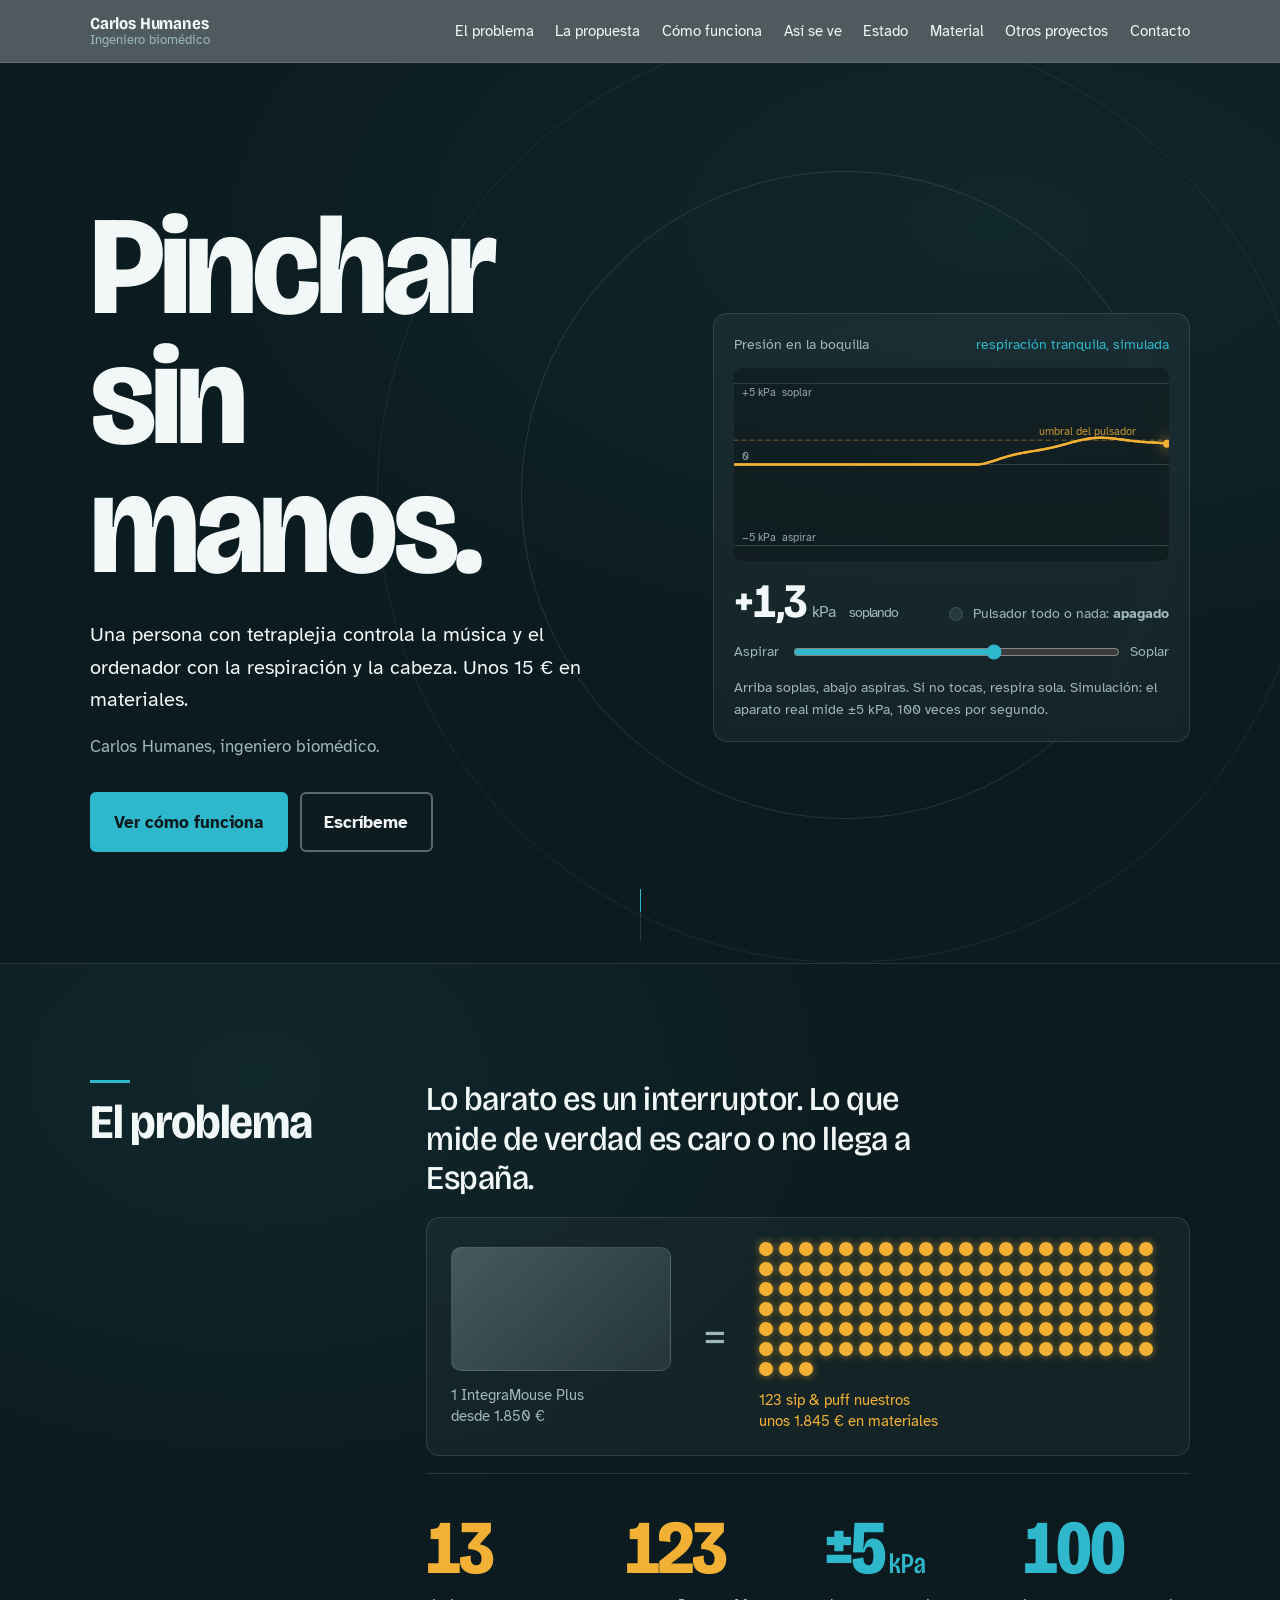
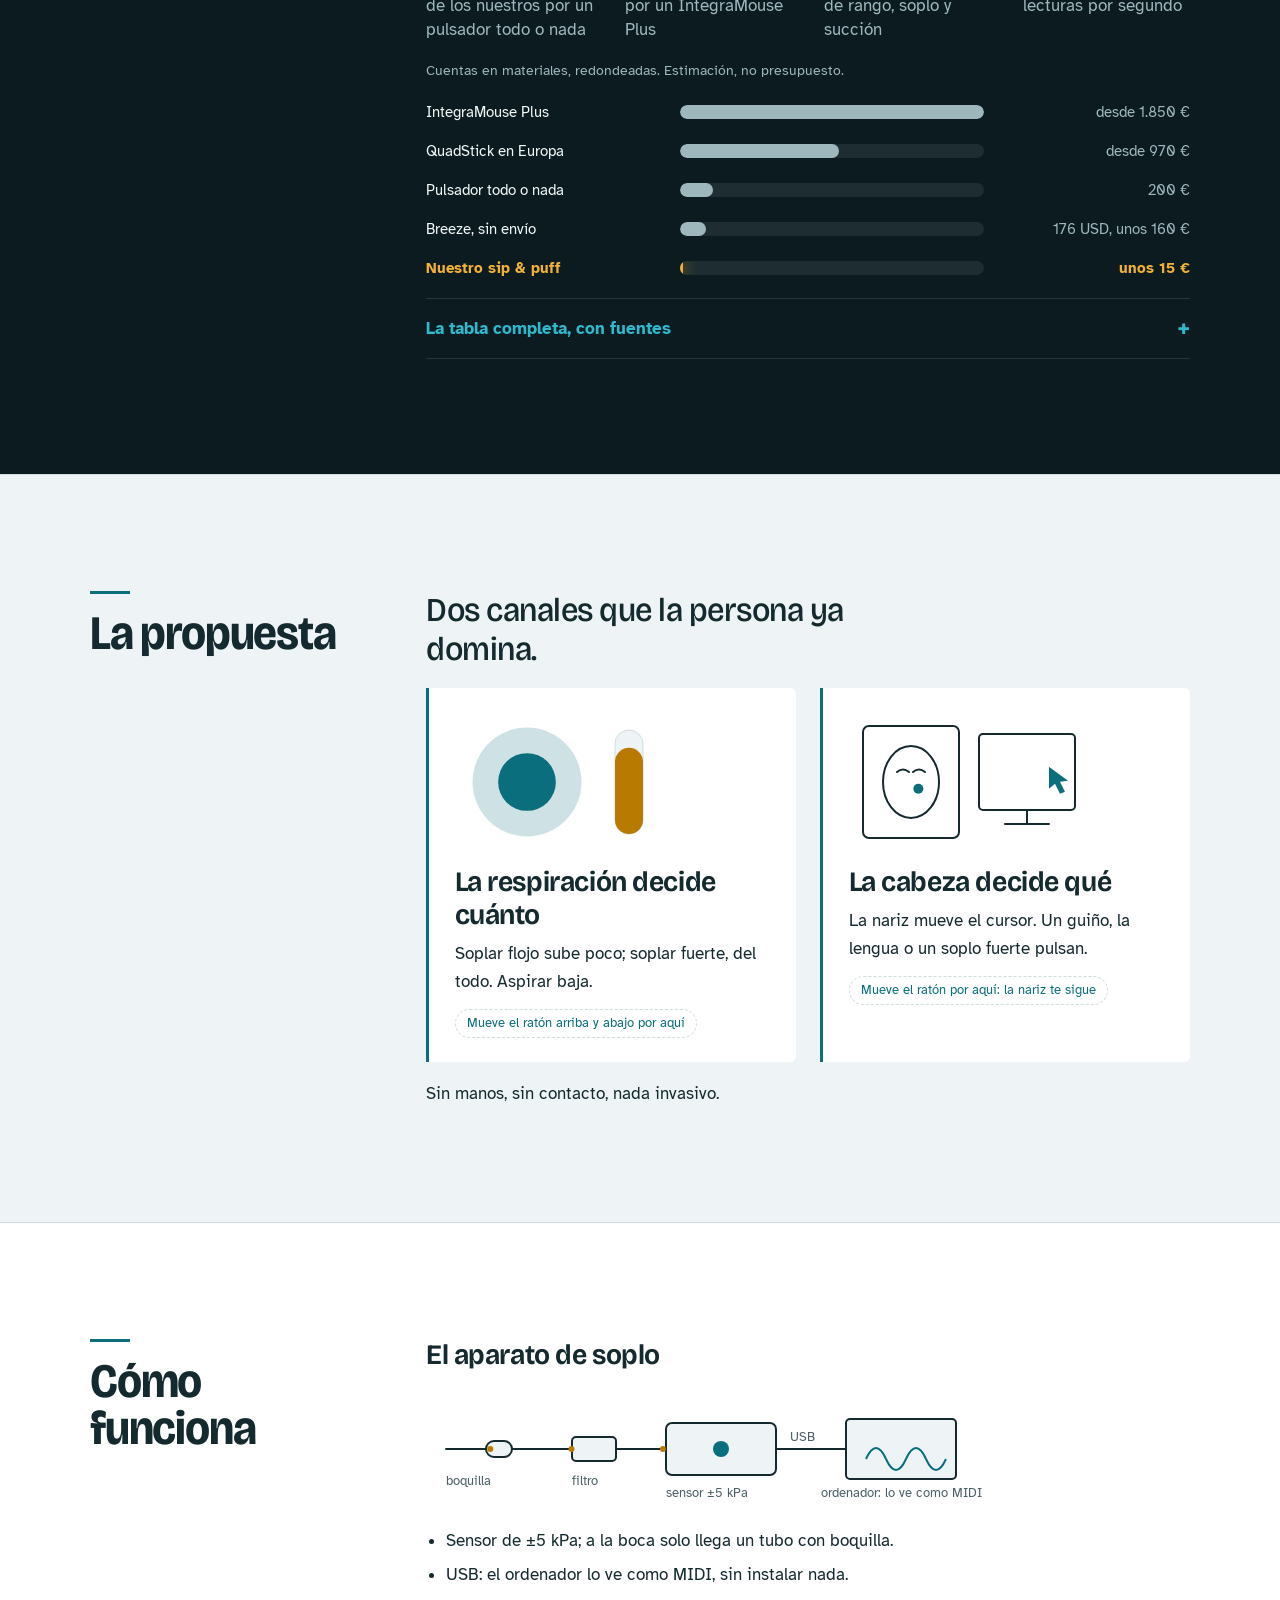
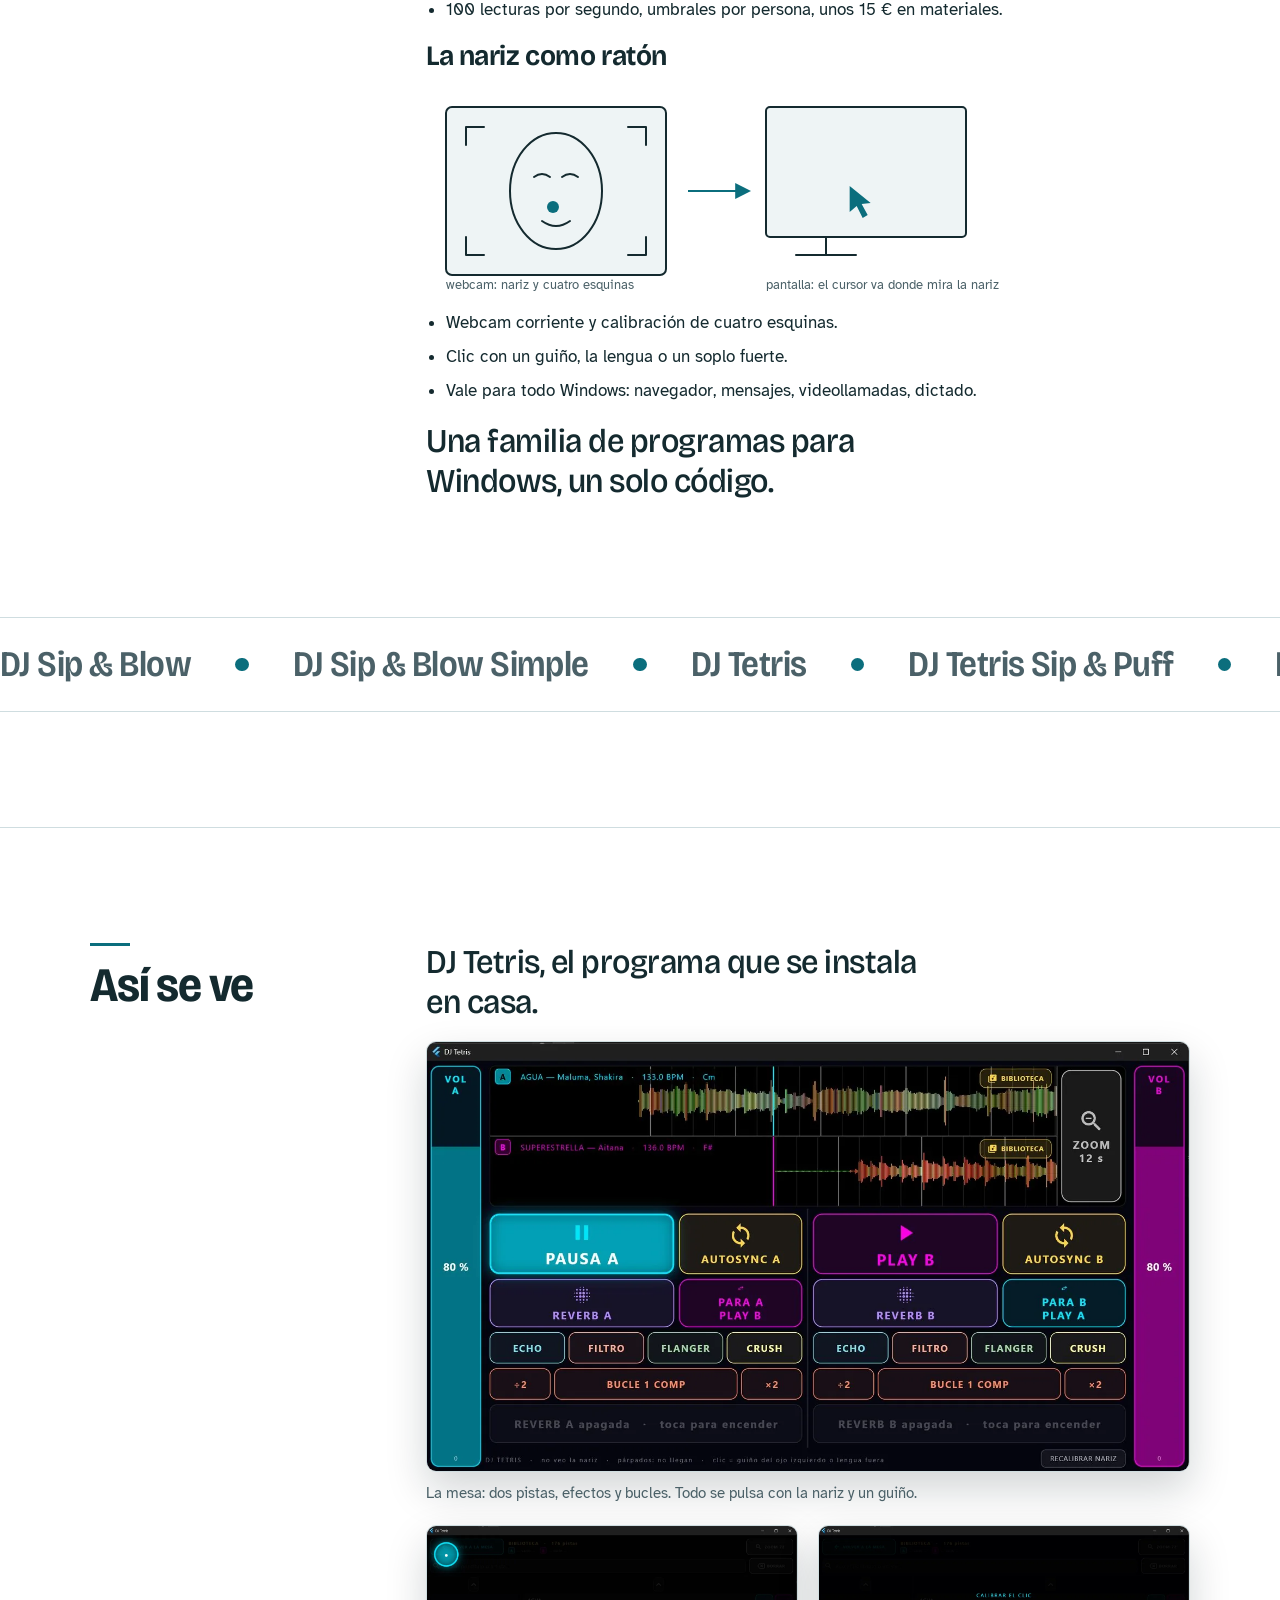
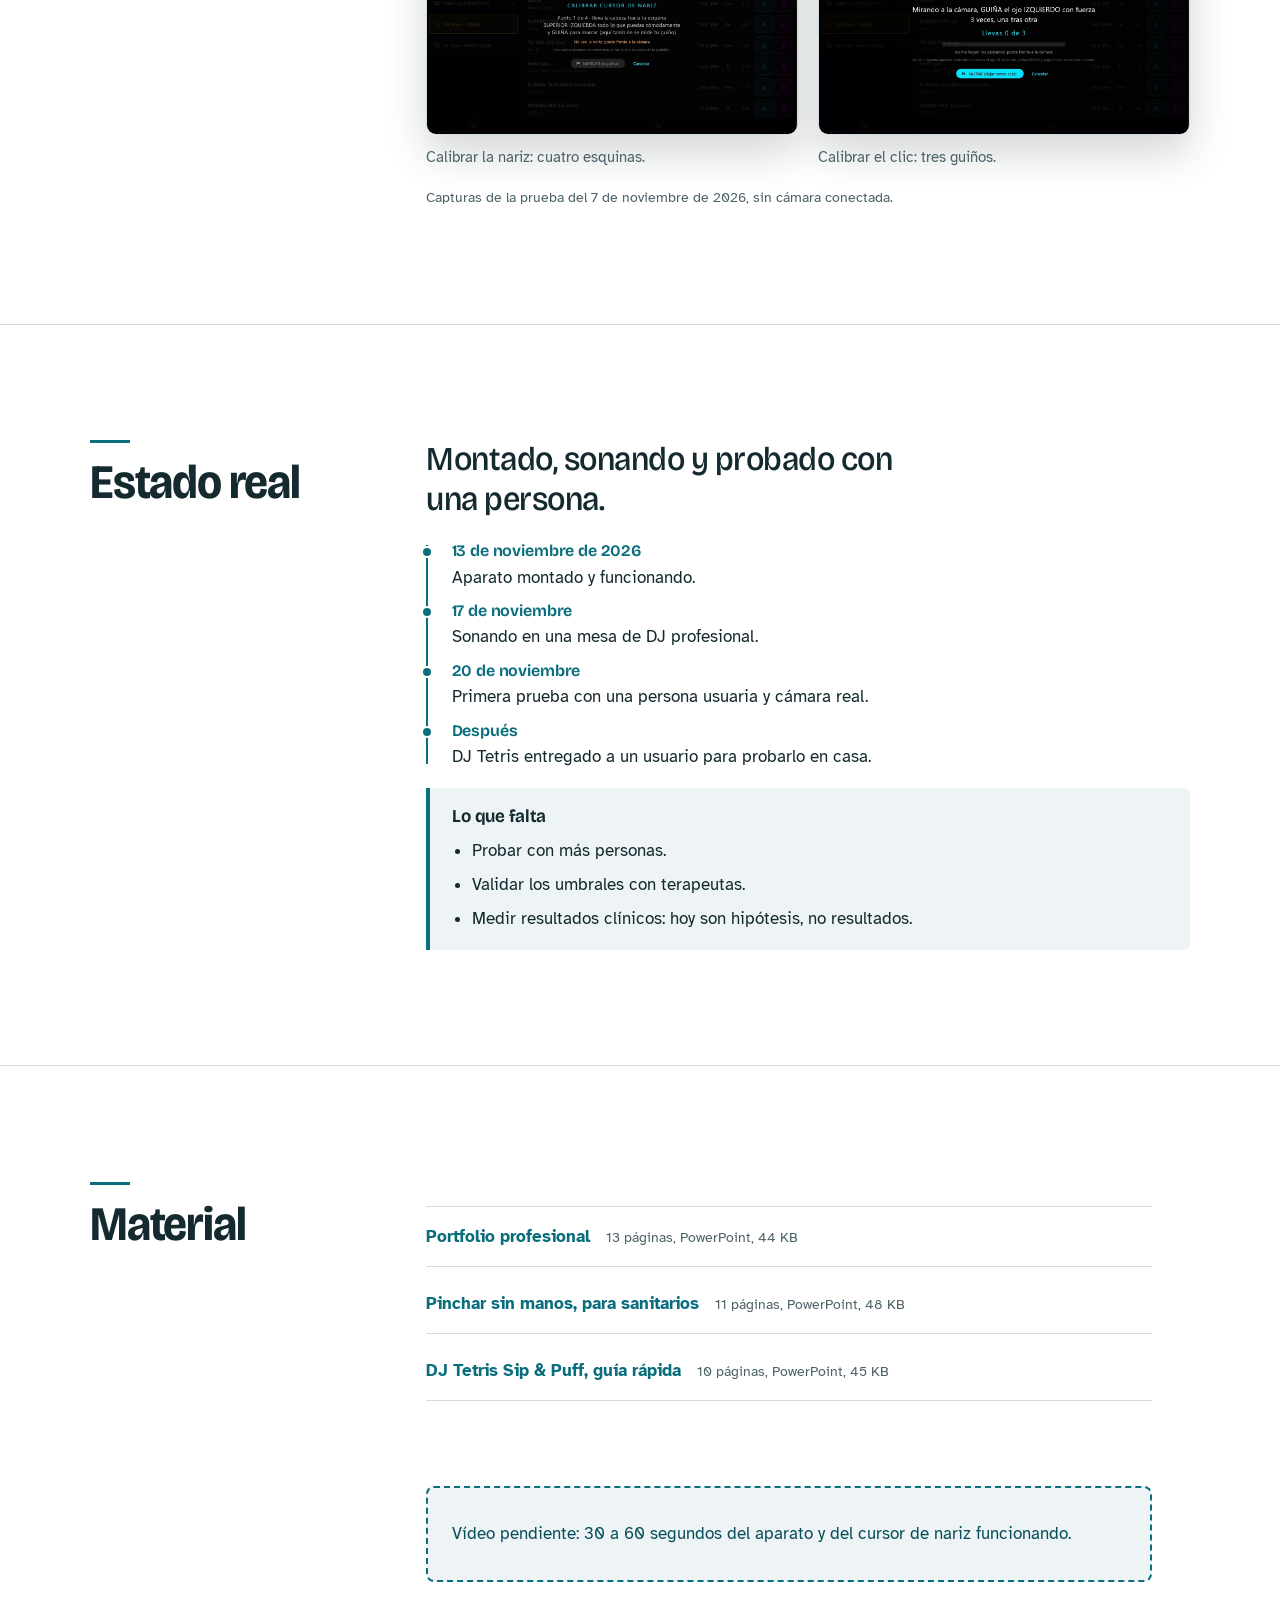
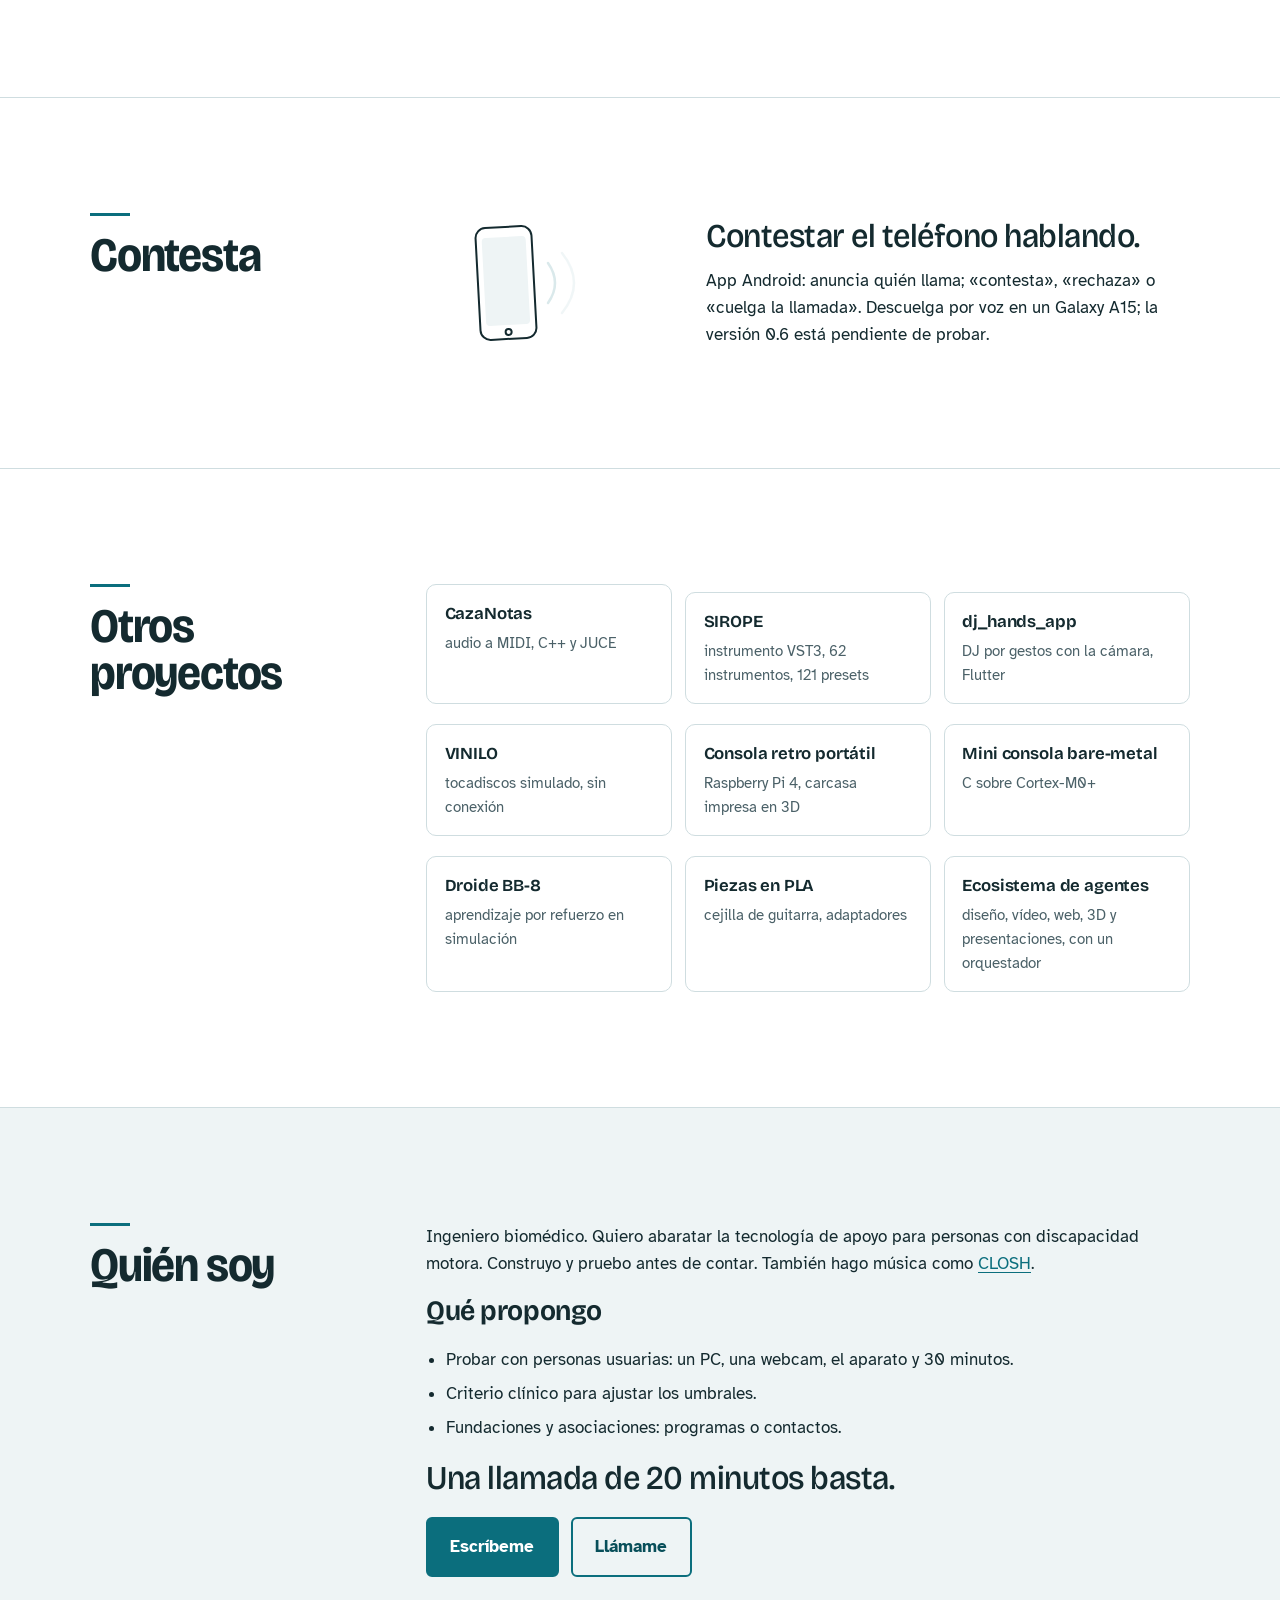
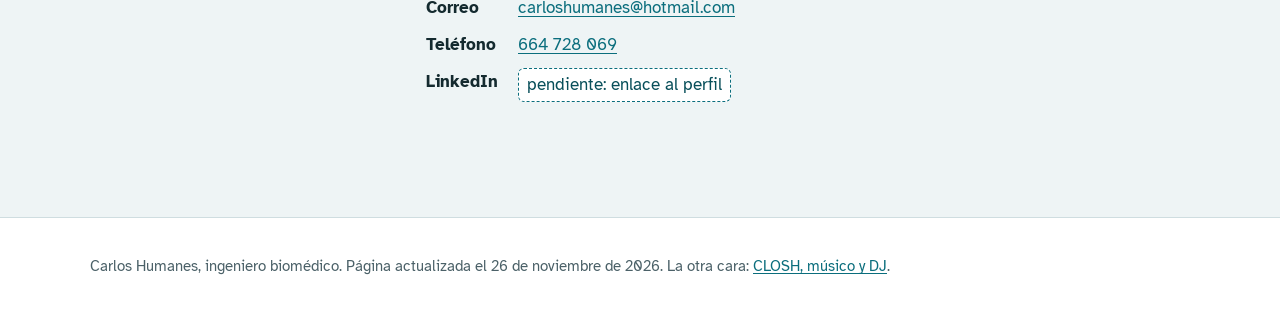
==== index.html @ edfdbdd9 "Primera publicacion: web profesional de Carlos Humanes (26-nov-2026)" ====
<!DOCTYPE html>
<html lang="es">
<head>
  <meta charset="utf-8">
  <meta name="viewport" content="width=device-width, initial-scale=1">
  <title>Carlos Humanes, ingeniero biomédico. Pinchar sin manos: tecnología de apoyo de bajo coste</title>
  <meta name="description" content="Tecnología de apoyo de bajo coste para personas con tetraplejia: soplo y succión proporcionales, la nariz como cursor y unos 15 € en materiales. Proyecto de Carlos Humanes, ingeniero biomédico.">
  <meta name="theme-color" content="#0B1B1F">
  <meta name="color-scheme" content="light dark">
  <link rel="canonical" href="https://carloshumanes1.github.io/">
  <meta property="og:type" content="website">
  <meta property="og:url" content="https://carloshumanes1.github.io/">
  <meta property="og:locale" content="es_ES">
  <meta property="og:title" content="Pinchar sin manos. Carlos Humanes, ingeniero biomédico">
  <meta property="og:description" content="Tecnología de apoyo de bajo coste para personas con tetraplejia: un soplo que se mide, la nariz como cursor, unos 15 € en materiales.">
  <meta property="og:image" content="https://carloshumanes1.github.io/material/og.png">
  <meta property="og:image:width" content="1200">
  <meta property="og:image:height" content="630">
  <meta name="twitter:card" content="summary_large_image">
  <meta name="twitter:title" content="Pinchar sin manos. Carlos Humanes, ingeniero biomédico">
  <meta name="twitter:description" content="Tecnología de apoyo de bajo coste para personas con tetraplejia.">
  <meta name="twitter:image" content="https://carloshumanes1.github.io/material/og.png">
  <link rel="icon" href="favicon.svg" type="image/svg+xml">
  <link rel="apple-touch-icon" href="icono-180.png">
  <link rel="manifest" href="manifest.webmanifest">
  <link rel="preload" href="fonts/bricolage-grotesque-normal-200-800-latin.woff2" as="font" type="font/woff2" crossorigin>
  <link rel="preload" href="fonts/atkinson-hyperlegible-normal-400-latin.woff2" as="font" type="font/woff2" crossorigin>
  <link rel="stylesheet" href="css/fuentes.css">
  <link rel="stylesheet" href="css/tokens.css">
  <link rel="stylesheet" href="css/styles.css">
  <script type="application/ld+json">
  {
    "@context": "https://schema.org",
    "@type": "Person",
    "name": "Carlos Humanes",
    "jobTitle": "Ingeniero biomédico",
    "description": "Tecnología de apoyo de bajo coste para personas con tetraplejia: sip & puff proporcional, cursor de nariz y apps accesibles.",
    "email": "mailto:carloshumanes@hotmail.com",
    "telephone": "+34664728069",
    "knowsAbout": ["Tecnología de apoyo", "Accesibilidad", "Lesión medular", "Ingeniería biomédica", "Audio y música", "Impresión 3D"],
    "knowsLanguage": "es"
  }
  </script>
  <script>document.documentElement.classList.add('js');</script>
</head>
<body>
  <a class="salto" href="#principal">Ir al contenido</a>
  <div class="progreso" aria-hidden="true"><span id="progreso-barra"></span></div>

  <header class="nav" id="nav">
    <div class="contenedor">
      <a class="marca" href="#inicio">
        <strong>Carlos Humanes</strong>
        <span>Ingeniero biomédico</span>
      </a>
      <nav aria-label="Secciones">
        <ul class="nav-lista">
          <li><a href="#problema">El problema</a></li>
          <li><a href="#propuesta">La propuesta</a></li>
          <li><a href="#como-funciona">Cómo funciona</a></li>
          <li><a href="#asi-se-ve">Así se ve</a></li>
          <li><a href="#estado">Estado</a></li>
          <li><a href="#material">Material</a></li>
          <li><a href="#otros">Otros proyectos</a></li>
          <li><a href="#contacto">Contacto</a></li>
        </ul>
      </nav>
    </div>
  </header>

  <main id="principal">

    <section class="hero" id="inicio" aria-labelledby="titulo">
      <div class="hero-fondo" aria-hidden="true">
        <span class="anillo anillo-1"></span>
        <span class="anillo anillo-2"></span>
      </div>
      <div class="nariz" id="nariz" aria-hidden="true"></div>

      <div class="contenedor hero-grid">
        <div class="hero-texto">
          <h1 id="titulo" class="titular">Pinchar sin manos.</h1>
          <p class="entrada">Una persona con tetraplejia controla la música y el ordenador con la respiración y la cabeza. Unos 15 € en materiales.</p>
          <p class="firma">Carlos Humanes, ingeniero biomédico.</p>
          <div class="acciones">
            <a class="boton boton-claro" href="#como-funciona">Ver cómo funciona</a>
            <a class="boton boton-fantasma" href="mailto:carloshumanes@hotmail.com">Escríbeme</a>
          </div>
        </div>

        <figure class="traza" id="traza-figura">
          <div class="traza-cabecera">
            <span class="traza-titulo">Presión en la boquilla</span>
            <span class="traza-modo" id="modo">respiración tranquila, simulada</span>
          </div>
          <canvas id="traza" width="720" height="320" role="img" aria-label="Traza en tiempo real de la presión simulada: por encima del cero, soplo en ámbar; por debajo, succión en azul. Al lado, un pulsador todo o nada que solo se enciende cuando el soplo pasa de 1,5 kPa."></canvas>
          <div class="lecturas">
            <div class="lectura-grande"><span id="kpa">0,0</span><span class="unidad">kPa</span><span class="lectura-estado" id="estado">en reposo</span></div>
            <div class="lampara"><span class="lamp" id="lamp"></span><span>Pulsador todo o nada: <b id="lamp-estado">apagado</b></span></div>
          </div>
          <div class="control">
            <span>Aspirar</span>
            <input type="range" id="presion" min="-50" max="50" value="0" step="1" aria-label="Presión simulada" aria-valuetext="0,0 kPa, en reposo">
            <span>Soplar</span>
          </div>
          <figcaption>Arriba soplas, abajo aspiras. Si no tocas, respira sola. Simulación: el aparato real mide ±5 kPa, 100 veces por segundo.</figcaption>
        </figure>
      </div>

      <div class="hero-pie" aria-hidden="true"><span></span></div>
    </section>

    <section class="seccion seccion-oscura" id="problema" aria-labelledby="h-problema">
      <div class="contenedor">
        <h2 id="h-problema" class="revela">El problema</h2>
        <div class="cuerpo">
          <p class="destacado revela">Lo barato es un interruptor. Lo que mide de verdad es caro o no llega a España.</p>

          <div class="matriz revela" role="img" aria-label="Con lo que cuesta un IntegraMouse Plus se montan 123 sip y puff de los nuestros">
            <div class="matriz-uno"><span class="matriz-bloque"></span><span class="matriz-txt">1 IntegraMouse Plus<br>desde 1.850 €</span></div>
            <div class="matriz-igual" aria-hidden="true">=</div>
            <div class="matriz-muchos"><div class="matriz-puntos" id="matriz-puntos" data-n="123"></div><span class="matriz-txt">123 sip &amp; puff nuestros<br>unos 1.845 € en materiales</span></div>
          </div>

          <div class="cifras revela">
            <div class="cifra cifra-ambar"><span class="cifra-num" data-contar="13">0</span><span class="cifra-txt">de los nuestros por un pulsador todo o nada</span></div>
            <div class="cifra cifra-ambar"><span class="cifra-num" data-contar="123">0</span><span class="cifra-txt">por un IntegraMouse Plus</span></div>
            <div class="cifra"><span class="cifra-num">±5<small>kPa</small></span><span class="cifra-txt">de rango, soplo y succión</span></div>
            <div class="cifra"><span class="cifra-num" data-contar="100">0</span><span class="cifra-txt">lecturas por segundo</span></div>
          </div>
          <p class="fuente revela">Cuentas en materiales, redondeadas. Estimación, no presupuesto.</p>

          <div class="barras revela" role="list" aria-label="Precios a escala">
            <div class="barra-fila" role="listitem"><span class="barra-nombre">IntegraMouse Plus</span><span class="barra-pista"><span class="barra" style="--v: 100"></span></span><span class="barra-valor">desde 1.850 €</span></div>
            <div class="barra-fila" role="listitem"><span class="barra-nombre">QuadStick en Europa</span><span class="barra-pista"><span class="barra" style="--v: 52.4"></span></span><span class="barra-valor">desde 970 €</span></div>
            <div class="barra-fila" role="listitem"><span class="barra-nombre">Pulsador todo o nada</span><span class="barra-pista"><span class="barra" style="--v: 10.8"></span></span><span class="barra-valor">200 €</span></div>
            <div class="barra-fila" role="listitem"><span class="barra-nombre">Breeze, sin envío</span><span class="barra-pista"><span class="barra" style="--v: 8.6"></span></span><span class="barra-valor">176 USD, unos 160 €</span></div>
            <div class="barra-fila nuestra" role="listitem"><span class="barra-nombre">Nuestro sip &amp; puff</span><span class="barra-pista"><span class="barra" style="--v: .8"></span></span><span class="barra-valor">unos 15 €</span></div>
          </div>

          <details class="detalle revela">
            <summary>La tabla completa, con fuentes</summary>
            <div class="tabla-envoltorio">
              <table>
                <thead>
                  <tr><th scope="col">Producto</th><th scope="col">Qué hace</th><th scope="col">Precio</th><th scope="col">Dónde</th></tr>
                </thead>
                <tbody>
                  <tr><td>Pulsador de soplo BJ-101 (Qinera)</td><td>Interruptor: soplar o no soplar</td><td>200,20 € con IVA</td><td>España</td></tr>
                  <tr><td>Breeze (Origin Instruments)</td><td>Proporcional, ±4 kPa como ejes de joystick</td><td>176 USD de lista. Dos unidades puestas en España, estimación: 420 a 550 €</td><td>Estados Unidos, sin distribuidor en la Unión Europea</td></tr>
                  <tr><td>QuadStick</td><td>Mando bucal con cuatro sensores de soplo y succión</td><td>449 a 549 USD de lista. En revendedores europeos desde 970 €</td><td>Estados Unidos; revendedores en Francia y Bélgica</td></tr>
                  <tr><td>IntegraMouse Plus</td><td>Ratón de boca</td><td>1.850 a 2.420 €</td><td>Europa</td></tr>
                  <tr class="nuestra"><td>Nuestro sip &amp; puff</td><td>Proporcional, ±5 kPa, soplo y succión, USB sin instalar nada</td><td>Unos 15 € en materiales</td><td>Se monta con componentes estándar</td></tr>
                </tbody>
              </table>
            </div>
            <p class="fuente">Precios comprobados el 24 de noviembre de 2026 en las fichas de los fabricantes y distribuidores. Los del QuadStick en Europa y del IntegraMouse proceden de extractos de buscador. El Breeze está convertido a 0,90 € por dólar. El estudio de mercado completo, con fuentes, está disponible a petición.</p>
          </details>
        </div>
      </div>
    </section>

    <section class="seccion seccion-tinta" id="propuesta" aria-labelledby="h-propuesta">
      <div class="contenedor">
        <h2 id="h-propuesta" class="revela">La propuesta</h2>
        <div class="cuerpo">
          <p class="destacado revela">Dos canales que la persona ya domina.</p>
          <div class="dos-columnas">
            <div class="canal revela" id="canal-aire">
              <svg class="picto" viewBox="0 0 240 140" aria-hidden="true">
                <circle class="picto-halo" id="aire-halo" cx="72" cy="70" r="46"></circle>
                <circle class="picto-core" id="aire-core" cx="72" cy="70" r="22"></circle>
                <rect class="picto-pista" x="160" y="18" width="28" height="104" rx="14"></rect>
                <rect class="picto-nivel" id="aire-nivel" x="160" y="70" width="28" height="52" rx="14"></rect>
              </svg>
              <h3>La respiración decide cuánto</h3>
              <p>Soplar flojo sube poco; soplar fuerte, del todo. Aspirar baja.</p>
              <span class="pista-toque">Mueve el ratón arriba y abajo por aquí</span>
            </div>
            <div class="canal revela" id="canal-nariz">
              <svg class="picto" viewBox="0 0 240 140" aria-hidden="true">
                <rect class="picto-marco" x="14" y="14" width="96" height="112" rx="6"></rect>
                <ellipse class="picto-linea" cx="62" cy="70" rx="28" ry="36"></ellipse>
                <path class="picto-linea" d="M48 60 q6 -5 12 0 M64 60 q6 -5 12 0"></path>
                <circle class="picto-core" id="nariz-punto" cx="62" cy="75" r="5"></circle>
                <rect class="picto-marco" x="130" y="22" width="96" height="76" rx="4"></rect>
                <path class="picto-linea" d="M178 98 v14 M156 112 h44"></path>
                <path class="picto-cursor" id="nariz-cursor" d="M0 0 l0 22 l6 -5 l5 10 l5 -2 l-5 -10 l8 -1 z" transform="translate(176 51)"></path>
              </svg>
              <h3>La cabeza decide qué</h3>
              <p>La nariz mueve el cursor. Un guiño, la lengua o un soplo fuerte pulsan.</p>
              <span class="pista-toque">Mueve el ratón por aquí: la nariz te sigue</span>
            </div>
          </div>
          <p class="revela">Sin manos, sin contacto, nada invasivo.</p>
        </div>
      </div>
    </section>

    <section class="seccion" id="como-funciona" aria-labelledby="h-como">
      <div class="contenedor">
        <h2 id="h-como" class="revela">Cómo funciona</h2>
        <div class="cuerpo">
          <h3 class="revela">El aparato de soplo</h3>
          <figure class="esquema revela">
            <svg viewBox="0 0 560 120" role="img" aria-label="Esquema: boquilla, tubo, filtro, caja con el sensor de presión y cable USB hasta el ordenador. Por el tubo corre el aire.">
              <path class="trazo" pathLength="1" d="M20 60 h40"></path>
              <rect class="relleno" pathLength="1" x="60" y="52" width="26" height="16" rx="8"></rect>
              <path class="trazo" pathLength="1" d="M86 60 h60"></path>
              <rect class="relleno" pathLength="1" x="146" y="48" width="44" height="24" rx="4"></rect>
              <path class="trazo" pathLength="1" d="M190 60 h50"></path>
              <rect class="relleno" pathLength="1" x="240" y="34" width="110" height="52" rx="6"></rect>
              <circle class="acento" cx="295" cy="60" r="8"></circle>
              <path class="trazo" pathLength="1" d="M350 60 h70"></path>
              <rect class="relleno" pathLength="1" x="420" y="30" width="110" height="60" rx="4"></rect>
              <path class="acento-trazo" pathLength="1" d="M440 70 q10 -22 20 0 t20 0 t20 0 t20 0"></path>
              <g class="aire">
                <circle r="3"><animateMotion dur="2.6s" repeatCount="indefinite" path="M22 60 H286"></animateMotion></circle>
                <circle r="3"><animateMotion dur="2.6s" begin="0.9s" repeatCount="indefinite" path="M22 60 H286"></animateMotion></circle>
                <circle r="3"><animateMotion dur="2.6s" begin="1.8s" repeatCount="indefinite" path="M22 60 H286"></animateMotion></circle>
              </g>
              <text x="20" y="96">boquilla</text>
              <text x="146" y="96">filtro</text>
              <text x="240" y="108">sensor ±5 kPa</text>
              <text x="364" y="52">USB</text>
              <text x="556" y="108" text-anchor="end">ordenador: lo ve como MIDI</text>
            </svg>
          </figure>
          <ul class="revela">
            <li>Sensor de ±5 kPa; a la boca solo llega un tubo con boquilla.</li>
            <li>USB: el ordenador lo ve como MIDI, sin instalar nada.</li>
            <li>100 lecturas por segundo, umbrales por persona, unos 15 € en materiales.</li>
          </ul>

          <h3 class="revela">La nariz como ratón</h3>
          <figure class="esquema revela">
            <svg viewBox="0 0 560 200" role="img" aria-label="Esquema: una cara vista por la webcam con la nariz marcada y las cuatro esquinas de calibración; a la derecha, el cursor en la pantalla se mueve con la nariz">
              <rect class="relleno" pathLength="1" x="20" y="16" width="220" height="168" rx="6"></rect>
              <path class="trazo" pathLength="1" d="M40 36 h18 M40 36 v18 M220 36 h-18 M220 36 v18 M40 164 h18 M40 164 v-18 M220 164 h-18 M220 164 v-18"></path>
              <ellipse class="trazo" pathLength="1" cx="130" cy="100" rx="46" ry="58"></ellipse>
              <path class="trazo" pathLength="1" d="M108 86 q8 -6 16 0 M136 86 q8 -6 16 0"></path>
              <path class="trazo" pathLength="1" d="M116 130 q14 10 28 0"></path>
              <circle class="acento" cx="122" cy="100" r="6">
                <animateMotion dur="7s" repeatCount="indefinite" path="M0 0 h16 v16 h-16 z" calcMode="spline" keyTimes="0;.25;.5;.75;1" keySplines=".4 0 .2 1;.4 0 .2 1;.4 0 .2 1;.4 0 .2 1"></animateMotion>
              </circle>
              <text x="20" y="198">webcam: nariz y cuatro esquinas</text>
              <path class="acento-trazo" pathLength="1" d="M262 100 h60" marker-end="url(#flecha)"></path>
              <defs>
                <marker id="flecha" viewBox="0 0 10 10" refX="8" refY="5" markerWidth="8" markerHeight="8" orient="auto-start-reverse">
                  <path d="M0 0 L10 5 L0 10 z" fill="#0B6E7D"></path>
                </marker>
              </defs>
              <rect class="relleno" pathLength="1" x="340" y="16" width="200" height="130" rx="4"></rect>
              <path class="trazo" pathLength="1" d="M400 146 v18 M370 164 h60"></path>
              <path class="acento" d="M395 45 l0 26 l7 -6 l6 12 l5 -3 l-6 -11 l9 -1 z">
                <animateMotion dur="7s" repeatCount="indefinite" path="M0 0 h70 v50 h-70 z" calcMode="spline" keyTimes="0;.25;.5;.75;1" keySplines=".4 0 .2 1;.4 0 .2 1;.4 0 .2 1;.4 0 .2 1"></animateMotion>
              </path>
              <text x="340" y="198">pantalla: el cursor va donde mira la nariz</text>
            </svg>
          </figure>
          <ul class="revela">
            <li>Webcam corriente y calibración de cuatro esquinas.</li>
            <li>Clic con un guiño, la lengua o un soplo fuerte.</li>
            <li>Vale para todo Windows: navegador, mensajes, videollamadas, dictado.</li>
          </ul>

          <p class="destacado revela">Una familia de programas para Windows, un solo código.</p>
        </div>
      </div>
      <div class="cinta" aria-hidden="true">
        <div class="cinta-pista">
          <span>DJ Sip &amp; Blow</span><span>DJ Sip &amp; Blow Simple</span><span>DJ Tetris</span><span>DJ Tetris Sip &amp; Puff</span><span>Ratón de nariz</span><span>Ratón de nariz Sip &amp; Puff</span>
          <span>DJ Sip &amp; Blow</span><span>DJ Sip &amp; Blow Simple</span><span>DJ Tetris</span><span>DJ Tetris Sip &amp; Puff</span><span>Ratón de nariz</span><span>Ratón de nariz Sip &amp; Puff</span>
        </div>
      </div>
    </section>

    <section class="seccion" id="asi-se-ve" aria-labelledby="h-asi">
      <div class="contenedor">
        <h2 id="h-asi" class="revela">Así se ve</h2>
        <div class="cuerpo">
          <p class="destacado revela">DJ Tetris, el programa que se instala en casa.</p>
          <div class="galeria">
            <a class="captura captura-grande revela" href="material/capturas/dj-tetris-mesa.jpg" data-visor>
              <picture>
                <source srcset="material/capturas/dj-tetris-mesa.webp" type="image/webp">
                <img src="material/capturas/dj-tetris-mesa.jpg" width="1400" height="788" loading="lazy" decoding="async" alt="La mesa de DJ Tetris: dos pistas con su onda, PLAY y AUTOSYNC por deck, reverb, efectos y bucles, y las barras de volumen a los lados">
              </picture>
              <span>La mesa: dos pistas, efectos y bucles. Todo se pulsa con la nariz y un guiño.</span>
            </a>
            <a class="captura revela" href="material/capturas/dj-tetris-calibrar-nariz.jpg" data-visor>
              <picture>
                <source srcset="material/capturas/dj-tetris-calibrar-nariz.webp" type="image/webp">
                <img src="material/capturas/dj-tetris-calibrar-nariz.jpg" width="1400" height="788" loading="lazy" decoding="async" alt="Calibración del cursor de nariz: el programa pide llevar la cabeza a cada esquina">
              </picture>
              <span>Calibrar la nariz: cuatro esquinas.</span>
            </a>
            <a class="captura revela" href="material/capturas/dj-tetris-calibrar-clic.jpg" data-visor>
              <picture>
                <source srcset="material/capturas/dj-tetris-calibrar-clic.webp" type="image/webp">
                <img src="material/capturas/dj-tetris-calibrar-clic.jpg" width="1400" height="788" loading="lazy" decoding="async" alt="Calibración del clic: el programa pide tres guiños seguidos mirando a la cámara">
              </picture>
              <span>Calibrar el clic: tres guiños.</span>
            </a>
          </div>
          <p class="fuente revela">Capturas de la prueba del 7 de noviembre de 2026, sin cámara conectada.</p>
        </div>
      </div>
    </section>

    <section class="seccion" id="estado" aria-labelledby="h-estado">
      <div class="contenedor">
        <h2 id="h-estado" class="revela">Estado real</h2>
        <div class="cuerpo">
          <p class="destacado revela">Montado, sonando y probado con una persona.</p>
          <ol class="cronologia revela">
            <li><time datetime="2026-11-13">13 de noviembre de 2026</time>Aparato montado y funcionando.</li>
            <li><time datetime="2026-11-17">17 de noviembre</time>Sonando en una mesa de DJ profesional.</li>
            <li><time datetime="2026-11-20">20 de noviembre</time>Primera prueba con una persona usuaria y cámara real.</li>
            <li><time>Después</time>DJ Tetris entregado a un usuario para probarlo en casa.</li>
          </ol>
          <aside class="aviso revela">
            <h3>Lo que falta</h3>
            <ul>
              <li>Probar con más personas.</li>
              <li>Validar los umbrales con terapeutas.</li>
              <li>Medir resultados clínicos: hoy son hipótesis, no resultados.</li>
            </ul>
          </aside>
        </div>
      </div>
    </section>

    <section class="seccion" id="material" aria-labelledby="h-material">
      <div class="contenedor">
        <h2 id="h-material" class="revela">Material</h2>
        <div class="cuerpo">
          <ul class="descargas">
            <li class="revela"><a href="material/portfolio-profesional.pptx">Portfolio profesional</a><small>13 páginas, PowerPoint, 44 KB</small></li>
            <li class="revela"><a href="material/pinchar-sin-manos-sanitaria.pptx">Pinchar sin manos, para sanitarios</a><small>11 páginas, PowerPoint, 48 KB</small></li>
            <li class="revela"><a href="material/dj-tetris-sip-puff.pptx">DJ Tetris Sip &amp; Puff, guía rápida</a><small>10 páginas, PowerPoint, 45 KB</small></li>
            <li class="revela"><a href="material/raton-de-nariz.pptx">Ratón de nariz, guía rápida</a><small>11 páginas, PowerPoint, 45 KB</small></li>
          </ul>
          <div class="hueco-bloque revela">Vídeo pendiente: 30 a 60 segundos del aparato y del cursor de nariz funcionando.</div>
        </div>
      </div>
    </section>

    <section class="seccion" id="contesta" aria-labelledby="h-contesta">
      <div class="contenedor">
        <h2 id="h-contesta" class="revela">Contesta</h2>
        <div class="cuerpo">
          <div class="contesta revela">
            <svg class="picto picto-telefono" viewBox="0 0 240 140" aria-hidden="true">
              <g class="telefono">
                <rect class="picto-marco" x="52" y="14" width="56" height="112" rx="10"></rect>
                <rect class="picto-pantalla" x="58" y="24" width="44" height="88" rx="4"></rect>
                <circle class="picto-linea" cx="80" cy="119" r="3"></circle>
                <animateTransform attributeName="transform" type="rotate" values="0 80 70;-5 80 70;5 80 70;-4 80 70;4 80 70;0 80 70;0 80 70;0 80 70;0 80 70" dur="2.8s" repeatCount="indefinite"></animateTransform>
              </g>
              <path class="picto-onda" d="M122 50 q14 20 0 40">
                <animate attributeName="opacity" values="0;1;0" dur="2.8s" repeatCount="indefinite"></animate>
              </path>
              <path class="picto-onda" d="M136 40 q24 30 0 60">
                <animate attributeName="opacity" values="0;1;0" dur="2.8s" begin=".3s" repeatCount="indefinite"></animate>
              </path>
              <g class="burbuja">
                <path class="picto-burbuja" d="M160 54 h66 a8 8 0 0 1 8 8 v24 a8 8 0 0 1 -8 8 h-50 l-10 10 v-10 h-6 a8 8 0 0 1 -8 -8 v-24 a8 8 0 0 1 8 -8 z"></path>
                <text class="picto-txt" x="193" y="80" text-anchor="middle">«contesta»</text>
                <animate attributeName="opacity" values="0;0;0;1;1;1;0" dur="2.8s" repeatCount="indefinite"></animate>
              </g>
            </svg>
            <div>
              <p class="destacado">Contestar el teléfono hablando.</p>
              <p>App Android: anuncia quién llama; «contesta», «rechaza» o «cuelga la llamada». Descuelga por voz en un Galaxy A15; la versión 0.6 está pendiente de probar.</p>
            </div>
          </div>
        </div>
      </div>
    </section>

    <section class="seccion" id="otros" aria-labelledby="h-otros">
      <div class="contenedor">
        <h2 id="h-otros" class="revela">Otros proyectos</h2>
        <div class="cuerpo">
          <ul class="chips">
            <li class="revela"><b>CazaNotas</b><span>audio a MIDI, C++ y JUCE</span></li>
            <li class="revela"><b>SIROPE</b><span>instrumento VST3, 62 instrumentos, 121 presets</span></li>
            <li class="revela"><b>dj_hands_app</b><span>DJ por gestos con la cámara, Flutter</span></li>
            <li class="revela"><b>VINILO</b><span>tocadiscos simulado, sin conexión</span></li>
            <li class="revela"><b>Consola retro portátil</b><span>Raspberry Pi 4, carcasa impresa en 3D</span></li>
            <li class="revela"><b>Mini consola bare-metal</b><span>C sobre Cortex-M0+</span></li>
            <li class="revela"><b>Droide BB-8</b><span>aprendizaje por refuerzo en simulación</span></li>
            <li class="revela"><b>Piezas en PLA</b><span>cejilla de guitarra, adaptadores</span></li>
            <li class="revela"><b>Ecosistema de agentes</b><span>diseño, vídeo, web, 3D y presentaciones, con un orquestador</span></li>
          </ul>
        </div>
      </div>
    </section>

    <section class="seccion seccion-tinta" id="contacto" aria-labelledby="h-contacto">
      <div class="contenedor">
        <h2 id="h-contacto" class="revela">Quién soy</h2>
        <div class="cuerpo">
          <p class="revela">Ingeniero biomédico. Quiero abaratar la tecnología de apoyo para personas con discapacidad motora. Construyo y pruebo antes de contar. También hago música como <a href="closh.html">CLOSH</a>.</p>
          <h3 class="revela">Qué propongo</h3>
          <ul class="revela">
            <li>Probar con personas usuarias: un PC, una webcam, el aparato y 30 minutos.</li>
            <li>Criterio clínico para ajustar los umbrales.</li>
            <li>Fundaciones y asociaciones: programas o contactos.</li>
          </ul>
          <p class="destacado revela">Una llamada de 20 minutos basta.</p>
          <div class="acciones acciones-contacto revela">
            <a class="boton boton-tinta" href="mailto:carloshumanes@hotmail.com">Escríbeme</a>
            <a class="boton boton-secundario" href="tel:+34664728069">Llámame</a>
          </div>
          <dl class="contacto revela">
            <dt>Correo</dt><dd><a href="mailto:carloshumanes@hotmail.com">carloshumanes@hotmail.com</a></dd>
            <dt>Teléfono</dt><dd><a href="tel:+34664728069">664 728 069</a></dd>
            <dt>LinkedIn</dt><dd><span class="hueco">pendiente: enlace al perfil</span></dd>
          </dl>
        </div>
      </div>
    </section>

  </main>

  <footer class="pie">
    <div class="contenedor">
      <p>Carlos Humanes, ingeniero biomédico. Página actualizada el 26 de noviembre de 2026. La otra cara: <a href="closh.html">CLOSH, músico y DJ</a>.</p>
    </div>
  </footer>

  <button class="arriba" id="arriba" type="button" aria-label="Volver arriba">
    <svg viewBox="0 0 24 24" aria-hidden="true"><path d="M6 14l6-6 6 6" fill="none" stroke="currentColor" stroke-width="2.4" stroke-linecap="round" stroke-linejoin="round"/></svg>
  </button>
  <dialog class="visor" id="visor" aria-label="Captura ampliada">
    <button class="visor-cerrar" id="visor-cerrar" type="button" aria-label="Cerrar">×</button>
    <img id="visor-img" alt="">
    <p id="visor-pie"></p>
  </dialog>

  <script src="js/sitio.js"></script>
</body>
</html>
---- css/fuentes.css ----
/* Fuentes alojadas aquí (descargadas de Google Fonts el 26-nov-2026; licencias OFL). */
@font-face {
  font-family: 'Atkinson Hyperlegible';
  font-style: italic;
  font-weight: 400;
  font-display: swap;
  src: url('../fonts/atkinson-hyperlegible-italic-400-latin-ext.woff2') format('woff2');
  unicode-range: U+0100-02BA, U+02BD-02C5, U+02C7-02CC, U+02CE-02D7, U+02DD-02FF, U+0304, U+0308, U+0329, U+1D00-1DBF, U+1E00-1E9F, U+1EF2-1EFF, U+2020, U+20A0-20AB, U+20AD-20C4, U+2113, U+2C60-2C7F, U+A720-A7FF;
}
@font-face {
  font-family: 'Atkinson Hyperlegible';
  font-style: italic;
  font-weight: 400;
  font-display: swap;
  src: url('../fonts/atkinson-hyperlegible-italic-400-latin.woff2') format('woff2');
  unicode-range: U+0000-00FF, U+0131, U+0152-0153, U+02BB-02BC, U+02C6, U+02DA, U+02DC, U+0304, U+0308, U+0329, U+2000-206F, U+20AC, U+2122, U+2191, U+2193, U+2212, U+2215, U+FEFF, U+FFFD;
}
@font-face {
  font-family: 'Atkinson Hyperlegible';
  font-style: normal;
  font-weight: 400;
  font-display: swap;
  src: url('../fonts/atkinson-hyperlegible-normal-400-latin-ext.woff2') format('woff2');
  unicode-range: U+0100-02BA, U+02BD-02C5, U+02C7-02CC, U+02CE-02D7, U+02DD-02FF, U+0304, U+0308, U+0329, U+1D00-1DBF, U+1E00-1E9F, U+1EF2-1EFF, U+2020, U+20A0-20AB, U+20AD-20C4, U+2113, U+2C60-2C7F, U+A720-A7FF;
}
@font-face {
  font-family: 'Atkinson Hyperlegible';
  font-style: normal;
  font-weight: 400;
  font-display: swap;
  src: url('../fonts/atkinson-hyperlegible-normal-400-latin.woff2') format('woff2');
  unicode-range: U+0000-00FF, U+0131, U+0152-0153, U+02BB-02BC, U+02C6, U+02DA, U+02DC, U+0304, U+0308, U+0329, U+2000-206F, U+20AC, U+2122, U+2191, U+2193, U+2212, U+2215, U+FEFF, U+FFFD;
}
@font-face {
  font-family: 'Atkinson Hyperlegible';
  font-style: normal;
  font-weight: 700;
  font-display: swap;
  src: url('../fonts/atkinson-hyperlegible-normal-700-latin-ext.woff2') format('woff2');
  unicode-range: U+0100-02BA, U+02BD-02C5, U+02C7-02CC, U+02CE-02D7, U+02DD-02FF, U+0304, U+0308, U+0329, U+1D00-1DBF, U+1E00-1E9F, U+1EF2-1EFF, U+2020, U+20A0-20AB, U+20AD-20C4, U+2113, U+2C60-2C7F, U+A720-A7FF;
}
@font-face {
  font-family: 'Atkinson Hyperlegible';
  font-style: normal;
  font-weight: 700;
  font-display: swap;
  src: url('../fonts/atkinson-hyperlegible-normal-700-latin.woff2') format('woff2');
  unicode-range: U+0000-00FF, U+0131, U+0152-0153, U+02BB-02BC, U+02C6, U+02DA, U+02DC, U+0304, U+0308, U+0329, U+2000-206F, U+20AC, U+2122, U+2191, U+2193, U+2212, U+2215, U+FEFF, U+FFFD;
}
@font-face {
  font-family: 'Bricolage Grotesque';
  font-style: normal;
  font-weight: 200 800;
  font-stretch: 75% 100%;
  font-display: swap;
  src: url('../fonts/bricolage-grotesque-normal-200-800-latin-ext.woff2') format('woff2');
  unicode-range: U+0100-02BA, U+02BD-02C5, U+02C7-02CC, U+02CE-02D7, U+02DD-02FF, U+0304, U+0308, U+0329, U+1D00-1DBF, U+1E00-1E9F, U+1EF2-1EFF, U+2020, U+20A0-20AB, U+20AD-20C4, U+2113, U+2C60-2C7F, U+A720-A7FF;
}
@font-face {
  font-family: 'Bricolage Grotesque';
  font-style: normal;
  font-weight: 200 800;
  font-stretch: 75% 100%;
  font-display: swap;
  src: url('../fonts/bricolage-grotesque-normal-200-800-latin.woff2') format('woff2');
  unicode-range: U+0000-00FF, U+0131, U+0152-0153, U+02BB-02BC, U+02C6, U+02DA, U+02DC, U+0304, U+0308, U+0329, U+2000-206F, U+20AC, U+2122, U+2191, U+2193, U+2212, U+2215, U+FEFF, U+FFFD;
}
---- css/tokens.css ----
/* Estilo: sanitario-sobrio (v2, «la web respira») — tokens de diseño. Stack vanilla (D-002). */
:root {
  /* Paleta clara (secciones) */
  --color-fondo:        #FFFFFF;
  --color-superficie:   #EEF4F5;
  --color-tinta:        #142A2F;
  --color-texto-suave:  #4B6168;
  --color-primario:     #0B6E7D;
  --color-primario-osc: #084F5A;
  --color-soplo:        #B97A00;
  --color-succion:      #2F6FB3;
  --color-borde:        #CFDDE0;
  --nav-fondo:          rgba(255, 255, 255, .86);
  --sombra-captura:     rgba(11, 27, 31, .18);
  color-scheme: light dark;

  /* Paleta oscura (hero) */
  --hero-fondo:         #0B1B1F;
  --hero-fondo-2:       #10272C;
  --hero-texto:         #F2F7F7;
  --hero-suave:         #9DB7BC;
  --hero-linea:         rgba(242, 247, 247, .12);
  --hero-soplo:         #F2B134;
  --hero-succion:       #5EA2E8;
  --hero-acento:        #2FB8CC;

  /* Tipografía: display expresiva + cuerpo hiperlegible */
  --font-display: "Bricolage Grotesque", "Segoe UI", system-ui, sans-serif;
  --font:         "Atkinson Hyperlegible", "Segoe UI", system-ui, -apple-system, sans-serif;
  --peso-normal: 400;
  --peso-fuerte: 700;
  --escala-h1: clamp(3.25rem, 11vw, 9.5rem);
  --escala-h2: clamp(2rem, 4vw, 3rem);
  --escala-h3: clamp(1.35rem, 2.2vw, 1.75rem);
  --cuerpo: 1.0625rem;
  --line-height: 1.6;
  --medida: 66ch;

  /* Forma, espacio y movimiento */
  --radio: 6px;
  --ancho-max: 1180px;
  --margen: clamp(1rem, 4vw, 2.5rem);
  --bloque: clamp(4rem, 9vw, 8rem);
  --suave: cubic-bezier(.2, .8, .2, 1);
  --dur: .8s;
}

/* Modo oscuro automático (el hero y «El problema» ya son oscuros y no cambian) */
@media (prefers-color-scheme: dark) {
  :root {
    --color-fondo:        #0F2126;
    --color-superficie:   #16303A;
    --color-tinta:        #EEF4F5;
    --color-texto-suave:  #A9C0C5;
    --color-primario:     #3CC2D6;
    --color-primario-osc: #7FDCE8;
    --color-soplo:        #F2B134;
    --color-succion:      #5EA2E8;
    --color-borde:        rgba(255, 255, 255, .14);
    --nav-fondo:          rgba(15, 33, 38, .86);
    --sombra-captura:     rgba(0, 0, 0, .45);
  }
}
---- css/styles.css ----
/* carlos-humanes v2 «la web respira» — estilo sanitario-sobrio (tokens en tokens.css). Vanilla, sin build. */

*, *::before, *::after { box-sizing: border-box; }

html { scroll-behavior: smooth; -webkit-text-size-adjust: 100%; }

body {
  margin: 0;
  font-family: var(--font);
  font-size: var(--cuerpo);
  font-weight: var(--peso-normal);
  line-height: var(--line-height);
  color: var(--color-tinta);
  background: var(--color-fondo);
  overflow-x: clip;
}

h1, h2, h3, p, ul, ol, dl, table, figure { margin: 0; }
ul, ol { padding-left: 1.25rem; }
a { color: var(--color-primario); text-underline-offset: .15em; }
a:hover { color: var(--color-primario-osc); }

:focus-visible { outline: 3px solid var(--color-primario); outline-offset: 3px; border-radius: 2px; }
.hero :focus-visible, .nav.sobre-hero :focus-visible { outline-color: var(--hero-acento); }

.salto { position: absolute; left: -999px; top: 0; padding: .5rem 1rem; background: var(--color-primario); color: #fff; }
.salto:focus { left: var(--margen); top: .5rem; z-index: 100; }

.contenedor { max-width: var(--ancho-max); margin-inline: auto; padding-inline: var(--margen); }

/* Barra de progreso de lectura */
.progreso { position: fixed; top: 0; left: 0; right: 0; height: 3px; z-index: 60; pointer-events: none; }
.progreso span { display: block; height: 100%; width: 0; background: linear-gradient(90deg, var(--hero-acento), var(--color-primario)); }

/* Navegación */
.nav {
  position: sticky; top: 0; z-index: 50;
  background: var(--nav-fondo);
  -webkit-backdrop-filter: blur(10px); backdrop-filter: blur(10px);
  border-bottom: 1px solid var(--color-borde);
  transition: background .4s, border-color .4s, color .4s;
}
.nav .contenedor { display: flex; align-items: center; justify-content: space-between; gap: 1.5rem; min-height: 3.9rem; }
.nav nav { min-width: 0; flex: 1 1 auto; }
@media (max-width: 899px) {
  /* En pantallas estrechas la lista se desplaza; el borde derecho se desvanece para que se note */
  .nav nav { -webkit-mask-image: linear-gradient(90deg, #000 0, #000 86%, transparent); mask-image: linear-gradient(90deg, #000 0, #000 86%, transparent); }
}
.marca { text-decoration: none; color: inherit; line-height: 1.1; white-space: nowrap; }
.marca strong { display: block; font-family: var(--font-display); font-weight: 700; font-size: 1.05rem; letter-spacing: -.01em; font-variation-settings: "wdth" 90; }
.marca span { display: block; font-size: .8125rem; color: var(--color-texto-suave); }
.nav-lista { list-style: none; margin: 0; padding: 0; display: flex; gap: 1.35rem; overflow-x: auto; scrollbar-width: none; }
.nav-lista::-webkit-scrollbar { display: none; }
.nav-lista > li:first-child { margin-left: auto; }
.nav-lista a {
  position: relative; display: inline-block;
  text-decoration: none; color: inherit; white-space: nowrap;
  padding-block: 1.2rem; font-size: .9375rem;
}
.nav-lista a::after {
  content: ""; position: absolute; left: 0; right: 0; bottom: .85rem; height: 2px;
  background: var(--color-primario); transform: scaleX(0); transform-origin: left;
  transition: transform .35s var(--suave);
}
.nav-lista a:hover::after, .nav-lista a.activo::after { transform: scaleX(1); }
.nav-lista a:hover { color: inherit; }

/* La barra sobre el hero oscuro */
.nav.sobre-hero { background: rgba(11, 27, 31, .72); border-bottom-color: var(--hero-linea); color: var(--hero-texto); }
.nav.sobre-hero .marca span { color: var(--hero-suave); }
.nav.sobre-hero .nav-lista a::after { background: var(--hero-acento); }

/* Hero: oscuro, respira */
.hero {
  position: relative; overflow: hidden; isolation: isolate;
  min-height: 100svh;
  display: grid; align-items: center;
  padding-block: clamp(5rem, 12vh, 8rem) 5rem;
  background: radial-gradient(120% 90% at 78% 18%, var(--hero-fondo-2), var(--hero-fondo) 62%);
  color: var(--hero-texto);
}
.hero-fondo { position: absolute; inset: 0; pointer-events: none; z-index: -1; }
.anillo {
  position: absolute; left: 66%; top: 48%;
  width: 72vmin; height: 72vmin; border-radius: 50%;
  border: 1px solid var(--hero-linea);
  transform: translate(-50%, -50%);
  animation: respira 6s ease-in-out infinite;
}
.anillo-2 { width: 104vmin; height: 104vmin; opacity: .6; animation-delay: -3s; }
@keyframes respira {
  0%, 100% { transform: translate(-50%, -50%) scale(.9); opacity: .45; }
  50%      { transform: translate(-50%, -50%) scale(1.06); opacity: 1; }
}

.hero-grid { display: grid; gap: 3rem; grid-template-columns: 1fr; align-items: center; }
.hero-grid > * { min-width: 0; }

.titular {
  font-family: var(--font-display);
  font-size: var(--escala-h1);
  font-weight: 760;
  line-height: .92;
  letter-spacing: -.035em;
  max-width: 9ch;
  font-variation-settings: "opsz" 96, "wdth" 92;
}
.js .titular { animation: respira-letras 7s ease-in-out infinite; }
@keyframes respira-letras {
  0%, 100% { font-variation-settings: "opsz" 96, "wdth" 84; }
  50%      { font-variation-settings: "opsz" 96, "wdth" 100; }
}
.titular .palabra { display: inline-block; white-space: nowrap; }
.titular .letra { display: inline-block; }
.js .titular .letra {
  opacity: 0; transform: translateY(.45em) rotate(5deg);
  animation: entra .9s var(--suave) forwards;
  animation-delay: calc(150ms + var(--i) * 38ms);
}
@keyframes entra { to { opacity: 1; transform: none; } }

.hero .entrada { margin-top: 1.75rem; font-size: clamp(1.125rem, 1.6vw, 1.375rem); max-width: 38ch; }
.hero .firma { margin-top: 1rem; color: var(--hero-suave); }
.js .hero-texto > :not(h1) { opacity: 0; animation: sube 1s var(--suave) forwards; animation-delay: .9s; }
.js .hero-texto .acciones { animation-delay: 1.05s; }
@keyframes sube { from { opacity: 0; transform: translateY(18px); } to { opacity: 1; transform: none; } }

.acciones { display: flex; flex-wrap: wrap; gap: .75rem; margin-top: 2rem; }
.boton {
  display: inline-block; padding: .9rem 1.4rem;
  border-radius: var(--radio); font-weight: var(--peso-fuerte); text-decoration: none;
  border: 2px solid transparent;
  transition: transform .3s var(--suave), box-shadow .3s var(--suave), background .3s, border-color .3s, color .3s;
}
.boton:active { transform: translateY(0) scale(.98); }
.boton-claro { background: var(--hero-acento); color: var(--hero-fondo); border-color: var(--hero-acento); }
.boton-claro:hover { color: var(--hero-fondo); transform: translateY(-2px); box-shadow: 0 12px 30px rgba(47, 184, 204, .32); }
.boton-fantasma { color: var(--hero-texto); border-color: rgba(242, 247, 247, .35); }
.boton-fantasma:hover { color: var(--hero-texto); border-color: var(--hero-texto); transform: translateY(-2px); }

/* La nariz: cursor que sigue al puntero dentro del hero */
.nariz {
  position: absolute; left: 0; top: 0; z-index: 3;
  width: 18px; height: 18px; border-radius: 50%;
  border: 2px solid var(--hero-acento);
  box-shadow: 0 0 18px rgba(47, 184, 204, .55);
  pointer-events: none; opacity: 0; transition: opacity .3s;
}
.hero.con-nariz .nariz { opacity: 1; }
@media (hover: none) { .nariz { display: none; } }

/* Traza de presión */
.traza {
  position: relative;
  background: rgba(255, 255, 255, .045);
  border: 1px solid var(--hero-linea);
  border-radius: 14px; padding: 1.25rem;
  -webkit-backdrop-filter: blur(6px); backdrop-filter: blur(6px);
}
.js .traza { opacity: 0; animation: sube 1s var(--suave) forwards; animation-delay: .6s; }
.traza-cabecera { display: flex; justify-content: space-between; gap: 1rem; flex-wrap: wrap; font-size: .875rem; color: var(--hero-suave); margin-bottom: .75rem; }
.traza-modo { color: var(--hero-acento); }
.traza canvas { width: 100%; height: auto; display: block; border-radius: 8px; background: rgba(0, 0, 0, .28); cursor: ns-resize; touch-action: none; }
.lecturas { display: flex; justify-content: space-between; align-items: flex-end; gap: 1rem; flex-wrap: wrap; margin-top: 1rem; }
.lectura-grande {
  display: flex; align-items: baseline; gap: .35rem;
  font-family: var(--font-display); font-size: clamp(2rem, 4vw, 3rem); font-weight: 700; line-height: 1;
  letter-spacing: -.02em; font-variation-settings: "opsz" 96, "wdth" 88; font-variant-numeric: tabular-nums;
}
.lectura-grande .unidad { font-family: var(--font); font-size: 1rem; font-weight: 400; color: var(--hero-suave); }
.lectura-estado { font-family: var(--font); font-size: .9rem; font-weight: 400; color: var(--hero-suave); margin-left: .5rem; }
.lampara { display: flex; align-items: center; gap: .6rem; font-size: .9rem; color: var(--hero-suave); }
.lamp { width: 14px; height: 14px; border-radius: 50%; background: #243a3f; box-shadow: inset 0 0 0 1px var(--hero-linea); transition: background .15s, box-shadow .15s; }
.lamp.on { background: var(--hero-soplo); box-shadow: 0 0 16px var(--hero-soplo); }
.control { display: grid; grid-template-columns: auto 1fr auto; gap: .75rem; align-items: center; margin-top: 1rem; font-size: .875rem; color: var(--hero-suave); }
.control input[type="range"] { width: 100%; accent-color: var(--hero-acento); }
.traza figcaption { font-size: .85rem; color: var(--hero-suave); margin-top: .85rem; }

.hero-pie { position: absolute; bottom: 1.4rem; left: 50%; width: 1px; height: 52px; background: var(--hero-linea); overflow: hidden; }
.hero-pie span { display: block; width: 100%; height: 45%; background: var(--hero-acento); animation: baja 2.2s ease-in-out infinite; }
@keyframes baja { from { transform: translateY(-100%); } to { transform: translateY(260%); } }

/* Secciones tipo dossier */
.seccion { border-top: 1px solid var(--color-borde); padding-block: var(--bloque); scroll-margin-top: 4.25rem; }
.seccion-tinta { background: var(--color-superficie); }
.seccion .contenedor { display: grid; gap: 1.75rem 3.5rem; grid-template-columns: 1fr; }
.seccion h2 {
  font-family: var(--font-display);
  font-size: var(--escala-h2); font-weight: 700; line-height: .98; letter-spacing: -.025em;
  font-variation-settings: "opsz" 72, "wdth" 92;
  align-self: start;
}
.seccion h2::before { content: ""; display: block; width: 2.5rem; height: 3px; background: var(--color-primario); margin-bottom: 1rem; transform-origin: left; transition: transform 1s var(--suave) .25s; }
.js .seccion h2.revela:not(.visto)::before { transform: scaleX(0); }
.seccion h3 {
  font-family: var(--font-display);
  font-size: var(--escala-h3); font-weight: 650; line-height: 1.18; letter-spacing: -.015em;
  font-variation-settings: "opsz" 32, "wdth" 96;
  margin-top: 2.75rem;
}
.seccion h3:first-child { margin-top: 0; }
.seccion .cuerpo { min-width: 0; }
.seccion .cuerpo > * + * { margin-top: 1.1rem; }
.seccion .cuerpo p, .seccion .cuerpo li, .seccion .cuerpo dd { max-width: var(--medida); }
.seccion .cuerpo li + li { margin-top: .45rem; }
.destacado {
  font-family: var(--font-display);
  font-size: clamp(1.5rem, 2.6vw, 2.15rem); font-weight: 500; line-height: 1.2; letter-spacing: -.015em;
  font-variation-settings: "opsz" 40, "wdth" 95;
  max-width: 26ch !important;
}

/* Aparecer al hacer scroll (solo con JS; sin JS todo se ve) */
.js .revela { opacity: 0; transform: translateY(26px); transition: opacity var(--dur) var(--suave), transform var(--dur) var(--suave); }
.js .revela.visto { opacity: 1; transform: none; }

/* Cifras grandes */
.cifras { display: grid; grid-template-columns: repeat(2, 1fr); gap: 1.75rem 2rem; margin-top: 2.25rem; padding-top: 2.25rem; border-top: 1px solid var(--color-borde); }
.cifra-num {
  display: block;
  font-family: var(--font-display);
  font-size: clamp(2.75rem, 6vw, 4.75rem); font-weight: 760; line-height: 1; letter-spacing: -.035em;
  font-variation-settings: "opsz" 96, "wdth" 84; font-variant-numeric: tabular-nums;
  color: var(--color-primario);
}
.cifra-num small { font-size: .38em; font-weight: 500; letter-spacing: 0; margin-left: .15em; }
.cifra-txt { display: block; margin-top: .5rem; color: var(--color-texto-suave); max-width: 20ch; line-height: 1.4; }

/* Barras de precio a escala */
.barras { margin-top: 2.5rem; display: grid; gap: .95rem; }
.barra-fila { display: grid; grid-template-columns: 1fr; gap: .3rem .9rem; align-items: center; font-size: .9375rem; }
.barra-nombre { color: var(--color-tinta); }
.barra-pista { display: block; height: 14px; background: var(--color-superficie); border-radius: 7px; overflow: hidden; }
.barra { display: block; height: 100%; width: 0; min-width: 3px; background: var(--color-texto-suave); border-radius: 7px; transition: width 1.3s var(--suave); }
.barras.visto .barra, html:not(.js) .barra { width: calc(var(--v) * 1%); }
.barra-fila.nuestra .barra { background: var(--color-primario); box-shadow: 0 0 0 3px rgba(11, 110, 125, .18); }
.barra-fila.nuestra .barra-nombre, .barra-fila.nuestra .barra-valor { font-weight: var(--peso-fuerte); color: var(--color-primario-osc); }
.barra-valor { color: var(--color-texto-suave); }
@media (min-width: 720px) {
  .barra-fila { grid-template-columns: 15rem minmax(0, 1fr) 12rem; }
  .barra-valor { text-align: right; }
}

/* Tabla plegable */
.detalle { margin-top: 2rem; border-top: 1px solid var(--color-borde); border-bottom: 1px solid var(--color-borde); }
.detalle summary { cursor: pointer; padding: 1rem 0; font-weight: var(--peso-fuerte); color: var(--color-primario); list-style: none; display: flex; justify-content: space-between; align-items: center; gap: 1rem; }
.detalle summary::-webkit-details-marker { display: none; }
.detalle summary::after { content: "+"; font-family: var(--font-display); font-size: 1.6rem; line-height: 1; transition: transform .3s var(--suave); }
.detalle[open] summary::after { transform: rotate(45deg); }
.detalle .tabla-envoltorio { overflow-x: auto; margin-bottom: 1rem; }
.detalle .fuente { padding-bottom: 1rem; }
table { width: 100%; border-collapse: collapse; font-size: .9375rem; }
th, td { text-align: left; vertical-align: top; padding: .75rem .75rem .75rem 0; border-bottom: 1px solid var(--color-borde); }
th { font-weight: var(--peso-fuerte); color: var(--color-texto-suave); font-size: .875rem; }
tr.nuestra td { background: var(--color-superficie); font-weight: var(--peso-fuerte); padding-left: .75rem; }
tr.nuestra td:first-child { border-left: 4px solid var(--color-primario); }
.fuente { font-size: .875rem; color: var(--color-texto-suave); }

/* Propuesta: dos canales */
.dos-columnas { display: grid; gap: 1.5rem; grid-template-columns: 1fr; margin-top: 2rem; }
.canal { padding: 1.5rem 1.6rem; background: var(--color-fondo); border-left: 3px solid var(--color-primario); border-radius: 0 var(--radio) var(--radio) 0; }
.canal h3 { margin-top: 0; }
.canal p { margin-top: .75rem; }

/* Esquemas SVG que se dibujan solos */
.esquema { margin-top: 1.25rem; max-width: 560px; }
.esquema svg { width: 100%; height: auto; display: block; overflow: visible; }
.esquema text { font-family: var(--font); font-size: 13px; fill: var(--color-texto-suave); }
.esquema .trazo { fill: none; stroke: var(--color-tinta); stroke-width: 2; stroke-linecap: round; stroke-linejoin: round; }
.esquema .relleno { fill: var(--color-superficie); stroke: var(--color-tinta); stroke-width: 2; }
.esquema .acento { fill: var(--color-primario); }
.esquema .acento-trazo { fill: none; stroke: var(--color-primario); stroke-width: 2; }
.js .esquema .trazo, .js .esquema .relleno, .js .esquema .acento-trazo { stroke-dasharray: 1; stroke-dashoffset: 1; transition: stroke-dashoffset 1.6s var(--suave); }
.js .esquema .acento, .js .esquema text { opacity: 0; transition: opacity .6s var(--suave) 1s; }
.js .esquema.visto .trazo, .js .esquema.visto .relleno, .js .esquema.visto .acento-trazo { stroke-dashoffset: 0; }
.js .esquema.visto .acento, .js .esquema.visto text { opacity: 1; }

/* Listas de definición */
dl.lista { display: grid; grid-template-columns: 1fr; gap: .9rem 1.5rem; }
dl.lista dt { font-weight: var(--peso-fuerte); }
dl.lista dd { margin: .15rem 0 0; color: var(--color-texto-suave); }
@media (min-width: 640px) { dl.lista { grid-template-columns: max-content 1fr; } dl.lista dd { margin: 0; } }

/* Cinta de programas */
.cinta { margin-top: var(--bloque); border-top: 1px solid var(--color-borde); border-bottom: 1px solid var(--color-borde); overflow: hidden; padding: 1.1rem 0; }
.cinta-pista {
  display: flex; gap: 0; width: max-content; white-space: nowrap;
  font-family: var(--font-display); font-size: clamp(1.4rem, 3vw, 2.25rem); font-weight: 600; letter-spacing: -.015em;
  font-variation-settings: "opsz" 48, "wdth" 90; color: var(--color-texto-suave);
  animation: desliza 42s linear infinite;
}
.cinta-pista span { display: inline-flex; align-items: center; padding-right: 2.75rem; }
.cinta-pista span::after { content: ""; display: inline-block; width: .38em; height: .38em; border-radius: 50%; background: var(--color-primario); margin-left: 2.75rem; }
.cinta:hover .cinta-pista { animation-play-state: paused; }
@keyframes desliza { to { transform: translateX(-50%); } }

/* Cronología: la línea se dibuja y los puntos saltan al llegar */
.cronologia { list-style: none; padding: 0; margin-top: 2rem; position: relative; }
.cronologia::before { content: ""; position: absolute; left: 0; top: .4em; bottom: .4em; width: 2px; background: var(--color-primario); transform-origin: top; transition: transform 1.4s var(--suave) .2s; }
.js .cronologia:not(.visto)::before { transform: scaleY(0); }
.cronologia li { position: relative; padding-left: 1.6rem; transition: opacity .6s var(--suave), transform .6s var(--suave); }
.cronologia li + li { margin-top: 1.4rem; }
.cronologia li::before { content: ""; position: absolute; left: -5px; top: .5em; width: 12px; height: 12px; border-radius: 50%; background: var(--color-primario); border: 2px solid var(--color-fondo); transition: transform .5s var(--suave); }
.js .cronologia:not(.visto) li { opacity: 0; transform: translateX(-10px); }
.js .cronologia:not(.visto) li::before { transform: scale(0); }
.cronologia li:nth-child(1), .cronologia li:nth-child(1)::before { transition-delay: .3s; }
.cronologia li:nth-child(2), .cronologia li:nth-child(2)::before { transition-delay: .6s; }
.cronologia li:nth-child(3), .cronologia li:nth-child(3)::before { transition-delay: .9s; }
.cronologia li:nth-child(4), .cronologia li:nth-child(4)::before { transition-delay: 1.2s; }

/* Pictogramas animados (SMIL dentro del SVG; se pausan con menos movimiento) */
.picto { width: 100%; max-width: 240px; height: auto; display: block; }
.picto-halo { fill: var(--color-primario); opacity: .2; }
.picto-core { fill: var(--color-primario); }
.picto-pista { fill: var(--color-superficie); stroke: var(--color-borde); }
.picto-nivel { fill: var(--color-soplo); }
.picto-marco { fill: var(--color-fondo); stroke: var(--color-tinta); stroke-width: 2; }
.picto-pantalla { fill: var(--color-superficie); }
.picto-linea { fill: none; stroke: var(--color-tinta); stroke-width: 2; stroke-linecap: round; }
.picto-cursor { fill: var(--color-primario); }
.picto-onda { fill: none; stroke: var(--color-primario); stroke-width: 2.5; stroke-linecap: round; }
.picto-burbuja { fill: var(--color-primario); }
.picto-txt { font-family: var(--font); font-size: 13px; font-weight: 700; fill: #fff; }
.canal .picto { margin-bottom: .9rem; }
.canal p { margin-top: .5rem; }
.esquema .aire circle { fill: var(--color-soplo); }
.js .esquema .aire { opacity: 0; transition: opacity .6s var(--suave) 1.4s; }
.js .esquema.visto .aire { opacity: 1; }

/* Contesta: pictograma + dos líneas */
.contesta { display: grid; grid-template-columns: 1fr; gap: 1.25rem 2.5rem; align-items: center; }
.contesta .destacado { margin-bottom: .6rem; }
@media (min-width: 720px) { .contesta { grid-template-columns: 240px minmax(0, 1fr); } }

/* Otros proyectos: fichas breves */
.chips { list-style: none; padding: 0; display: grid; grid-template-columns: 1fr; gap: .8rem; }
.chips li { display: flex; flex-direction: column; gap: .2rem; padding: 1rem 1.1rem; max-width: none; border: 1px solid var(--color-borde); border-radius: 10px; background: var(--color-fondo); transition: transform .35s var(--suave), border-color .35s, box-shadow .35s, opacity var(--dur) var(--suave); }
.chips li + li { margin-top: 0; }
.chips li:hover { transform: translateY(-3px); border-color: var(--color-primario); box-shadow: 0 10px 24px rgba(11, 110, 125, .10); }
.chips b { font-family: var(--font-display); font-weight: 650; font-size: 1.05rem; letter-spacing: -.01em; }
.chips span { color: var(--color-texto-suave); font-size: .9375rem; }
@media (min-width: 640px) { .chips { grid-template-columns: repeat(2, 1fr); } }

/* Sección oscura: El problema */
.seccion-oscura { background: radial-gradient(90% 70% at 20% 10%, var(--hero-fondo-2), var(--hero-fondo) 60%); color: var(--hero-texto); border-top-color: var(--hero-linea); }
.seccion-oscura h2 { color: var(--hero-texto); }
.seccion-oscura h2::before { background: var(--hero-acento); }
.seccion-oscura .cifras { border-top-color: var(--hero-linea); }
.seccion-oscura .cifra-num { color: var(--hero-acento); }
.seccion-oscura .cifra-ambar .cifra-num { color: var(--hero-soplo); }
.seccion-oscura .cifra-txt, .seccion-oscura .fuente, .seccion-oscura .barra-valor { color: var(--hero-suave); }
.seccion-oscura .barra-nombre { color: var(--hero-texto); }
.seccion-oscura .barra-pista { background: rgba(255, 255, 255, .08); }
.seccion-oscura .barra { background: var(--hero-suave); }
.seccion-oscura .barra-fila.nuestra .barra { background: var(--hero-soplo); box-shadow: 0 0 14px var(--hero-soplo); }
.seccion-oscura .barra-fila.nuestra .barra-nombre, .seccion-oscura .barra-fila.nuestra .barra-valor { color: var(--hero-soplo); }
.seccion-oscura .detalle { border-color: var(--hero-linea); }
.seccion-oscura .detalle summary { color: var(--hero-acento); }
.seccion-oscura th { color: var(--hero-suave); }
.seccion-oscura th, .seccion-oscura td { border-bottom-color: var(--hero-linea); }
.seccion-oscura tr.nuestra td { background: rgba(255, 255, 255, .06); }
.seccion-oscura tr.nuestra td:first-child { border-left-color: var(--hero-soplo); }
.seccion-oscura :focus-visible { outline-color: var(--hero-acento); }

/* Matriz: 1 aparato caro = 123 de los nuestros */
.matriz { display: grid; grid-template-columns: 1fr; gap: 1.5rem; align-items: center; margin-top: 2rem; padding: 1.5rem; border: 1px solid var(--hero-linea); border-radius: 14px; background: rgba(255, 255, 255, .035); }
.matriz > * { min-width: 0; }
.matriz-uno, .matriz-muchos { display: grid; gap: .9rem; }
.matriz-bloque { display: block; width: 100%; max-width: 220px; aspect-ratio: 16 / 9; border-radius: 10px; background: linear-gradient(135deg, rgba(157, 183, 188, .35), rgba(157, 183, 188, .12)); border: 1px solid var(--hero-linea); }
.matriz-igual { font-family: var(--font-display); font-size: 3rem; font-weight: 300; color: var(--hero-suave); text-align: center; line-height: 1; }
.matriz-puntos { display: flex; flex-wrap: wrap; gap: 6px; max-width: 520px; }
.matriz-puntos i { display: block; width: 14px; height: 14px; border-radius: 50%; background: var(--hero-soplo); box-shadow: 0 0 8px rgba(242, 177, 52, .6); opacity: 0; transform: scale(.4); transition: opacity .45s var(--suave), transform .45s var(--suave); }
.matriz.visto .matriz-puntos i, html:not(.js) .matriz-puntos i { opacity: 1; transform: none; }
.matriz-txt { font-size: .9375rem; color: var(--hero-suave); line-height: 1.35; }
.matriz-muchos .matriz-txt { color: var(--hero-soplo); }
@media (min-width: 720px) { .matriz { grid-template-columns: 220px auto minmax(0, 1fr); gap: 2rem; } }

/* Pictogramas que siguen al puntero (La propuesta) */
.canal { position: relative; cursor: crosshair; }
.pista-toque { display: inline-block; margin-top: .9rem; font-size: .8125rem; color: var(--color-primario); border: 1px dashed var(--color-borde); border-radius: 999px; padding: .2rem .7rem; transition: border-color .3s, background .3s; }
.canal.activo .pista-toque { border-color: var(--color-primario); background: var(--color-superficie); }

/* Galería de capturas */
.galeria { display: grid; grid-template-columns: 1fr; gap: 1.25rem; margin-top: 1.5rem; }
.captura { display: block; text-decoration: none; color: var(--color-texto-suave); }
.captura img { width: 100%; height: auto; display: block; border-radius: 10px; border: 1px solid var(--color-borde); box-shadow: 0 18px 40px var(--sombra-captura); transition: transform .5s var(--suave), box-shadow .5s var(--suave); cursor: zoom-in; }
.captura:hover img { transform: translateY(-4px) scale(1.01); box-shadow: 0 26px 50px var(--sombra-captura); }

/* Visor de capturas */
.visor { position: relative; border: 0; padding: 0; background: transparent; max-width: min(96vw, 1400px); overflow: visible; }
.visor::backdrop { background: rgba(11, 27, 31, .88); -webkit-backdrop-filter: blur(4px); backdrop-filter: blur(4px); }
.visor img { width: 100%; height: auto; display: block; border-radius: 10px; box-shadow: 0 30px 80px rgba(0, 0, 0, .5); }
.visor p { margin-top: .75rem; color: #F2F7F7; text-align: center; font-size: .95rem; }
.visor-cerrar { position: absolute; top: -2.6rem; right: 0; background: transparent; border: 0; color: #F2F7F7; font-size: 2.2rem; line-height: 1; cursor: pointer; padding: .2rem .5rem; }
.visor-cerrar:hover { color: var(--hero-acento); }

/* Volver arriba */
.arriba { position: fixed; right: 1.25rem; bottom: 1.25rem; z-index: 40; width: 46px; height: 46px; border-radius: 50%; border: 1px solid var(--color-borde); background: var(--color-fondo); color: var(--color-primario); box-shadow: 0 8px 24px var(--sombra-captura); cursor: pointer; display: grid; place-items: center; opacity: 0; transform: translateY(10px); pointer-events: none; transition: opacity .3s var(--suave), transform .3s var(--suave); }
.arriba.visible { opacity: 1; transform: none; pointer-events: auto; }
.arriba:hover { color: var(--color-primario-osc); transform: translateY(-2px); }
.arriba svg { width: 22px; height: 22px; }

/* El contenido de la tabla plegable aparece suave */
.detalle[open] > :not(summary) { animation: aparece .45s var(--suave); }
@keyframes aparece { from { opacity: 0; transform: translateY(6px); } to { opacity: 1; transform: none; } }

/* Ajustes del modo oscuro automático */
@media (prefers-color-scheme: dark) {
  .boton-tinta, .boton-tinta:hover { color: #0B1B1F; }
  .picto-txt { fill: #0B1B1F; }
  .cronologia li::before { border-color: var(--color-fondo); }
}
.captura span { display: block; margin-top: .6rem; font-size: .9375rem; }
@media (min-width: 720px) { .galeria { grid-template-columns: 1fr 1fr; } .captura-grande { grid-column: 1 / -1; } }

/* Parallax de los anillos del hero (solo navegadores con animaciones ligadas al scroll) */
@supports (animation-timeline: scroll()) {
  .hero-fondo { animation: parallax linear both; animation-timeline: scroll(root); animation-range: 0 100vh; }
  @keyframes parallax { to { transform: translateY(35%); } }
}
.cronologia time { display: block; font-family: var(--font-display); font-weight: 650; color: var(--color-primario); font-size: 1rem; letter-spacing: -.01em; }

.aviso { background: var(--color-superficie); border-left: 4px solid var(--color-primario); padding: 1.1rem 1.4rem; border-radius: 0 var(--radio) var(--radio) 0; margin-top: 2rem; }
.aviso h3 { font-size: 1.125rem; margin-top: 0; }
.aviso ul { margin-top: .6rem; }

/* Descargas */
.descargas { list-style: none; padding: 0; margin-top: 1.5rem; }
.descargas li { display: flex; flex-wrap: wrap; gap: .25rem 1rem; align-items: baseline; padding: 1rem 0; border-bottom: 1px solid var(--color-borde); }
.descargas li:first-child { border-top: 1px solid var(--color-borde); }
.descargas a { font-weight: var(--peso-fuerte); text-decoration: none; background: linear-gradient(currentColor, currentColor) no-repeat 0 100% / 0 2px; transition: background-size .35s var(--suave); }
.descargas a:hover { background-size: 100% 2px; }
.descargas small { color: var(--color-texto-suave); }

/* Huecos que rellena Carlos */
.hueco { display: inline-block; border: 1px dashed var(--color-primario); color: var(--color-primario-osc); background: var(--color-fondo); padding: .15rem .5rem; border-radius: var(--radio); }
.hueco-bloque { border: 2px dashed var(--color-primario); border-radius: 8px; padding: 2rem 1.5rem; color: var(--color-primario-osc); background: var(--color-superficie); max-width: var(--medida); margin-top: 2rem; }

/* Grupos de proyectos */
.grupos { display: grid; gap: 2rem; grid-template-columns: 1fr; margin-top: 2rem; }
.grupo h3 { margin-top: 0; font-size: 1.2rem; color: var(--color-primario); }
.grupo dl { margin-top: .9rem; }
.grupo dt { font-weight: var(--peso-fuerte); }
.grupo dd { margin: .1rem 0 .8rem; color: var(--color-texto-suave); }

/* Contacto */
.acciones-contacto { margin-top: 1.25rem; }
.boton-tinta { background: var(--color-primario); color: #fff; border-color: var(--color-primario); }
.boton-tinta:hover { background: var(--color-primario-osc); border-color: var(--color-primario-osc); color: #fff; transform: translateY(-2px); box-shadow: 0 10px 24px rgba(11, 110, 125, .22); }
.boton-secundario { background: transparent; color: var(--color-primario-osc); border-color: var(--color-primario); }
.boton-secundario:hover { background: var(--color-fondo); color: var(--color-primario-osc); transform: translateY(-2px); }
dl.contacto { display: grid; grid-template-columns: max-content 1fr; gap: .6rem 1.25rem; }
dl.contacto dt { font-weight: var(--peso-fuerte); }
dl.contacto dd { margin: 0; }

/* Pie */
.pie { border-top: 1px solid var(--color-borde); padding-block: 2.25rem; color: var(--color-texto-suave); font-size: .9375rem; }
.pie-closh { margin-top: .4rem; }

/* Escritorio */
@media (min-width: 900px) {
  .hero-grid { grid-template-columns: 1.08fr .92fr; gap: 4rem; }
  .seccion .contenedor { grid-template-columns: 280px minmax(0, 1fr); }
  .seccion h2 { position: sticky; top: 5.75rem; }
  .dos-columnas { grid-template-columns: 1fr 1fr; }
  .grupos { grid-template-columns: repeat(3, 1fr); }
  .cifras { grid-template-columns: repeat(4, 1fr); }
  .chips { grid-template-columns: repeat(3, 1fr); }
}

/* Menos movimiento */
@media (prefers-reduced-motion: reduce) {
  html { scroll-behavior: auto; }
  .js .revela { opacity: 1; transform: none; transition: none; }
  .js .titular, .js .titular .letra, .js .hero-texto > :not(h1), .js .traza, .anillo, .cinta-pista, .hero-pie span { animation: none !important; }
  .js .titular .letra, .js .hero-texto > :not(h1), .js .traza { opacity: 1; transform: none; }
  .barra { transition: none; width: calc(var(--v) * 1%); }
  .js .esquema .trazo, .js .esquema .relleno, .js .esquema .acento-trazo { stroke-dasharray: none; stroke-dashoffset: 0; transition: none; }
  .js .esquema .acento, .js .esquema text { opacity: 1; transition: none; }
  .boton, .nav-lista a::after, .descargas a, .chips li { transition: none; }
  .js .seccion h2.revela:not(.visto)::before, .js .cronologia:not(.visto)::before, .js .cronologia:not(.visto) li, .js .cronologia:not(.visto) li::before { transform: none; opacity: 1; transition: none; }
  .js .esquema .aire { opacity: 1; transition: none; }
  .hero-fondo { animation: none !important; }
  .matriz-puntos i { transition: none; opacity: 1; transform: none; }
  .captura img, .pista-toque, .arriba { transition: none; }
  .detalle[open] > :not(summary) { animation: none; }
}

@media print {
  .nav, .progreso, .control, .acciones, .cinta, .hero-pie, .nariz { display: none; }
  .hero { min-height: 0; color: var(--color-tinta); background: none; }
  .seccion h2 { position: static; }
  .js .revela { opacity: 1; transform: none; }
}
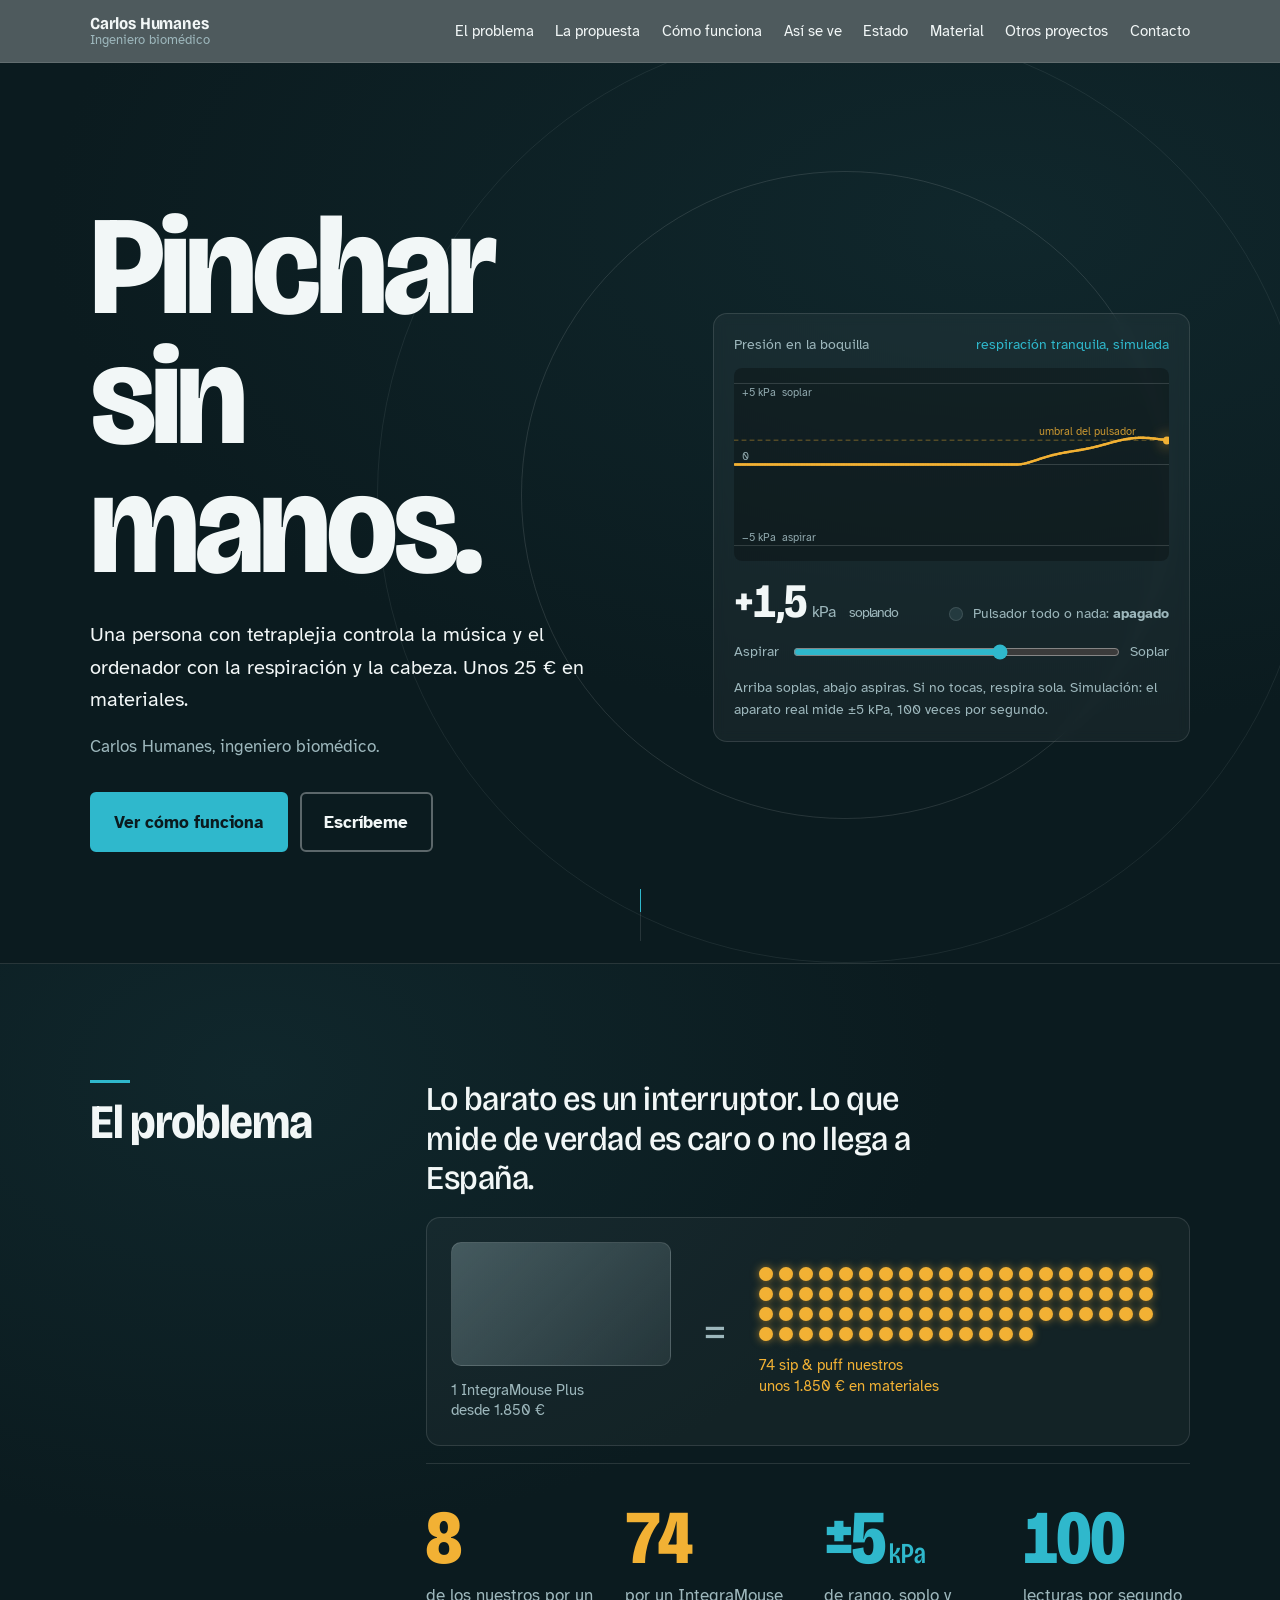
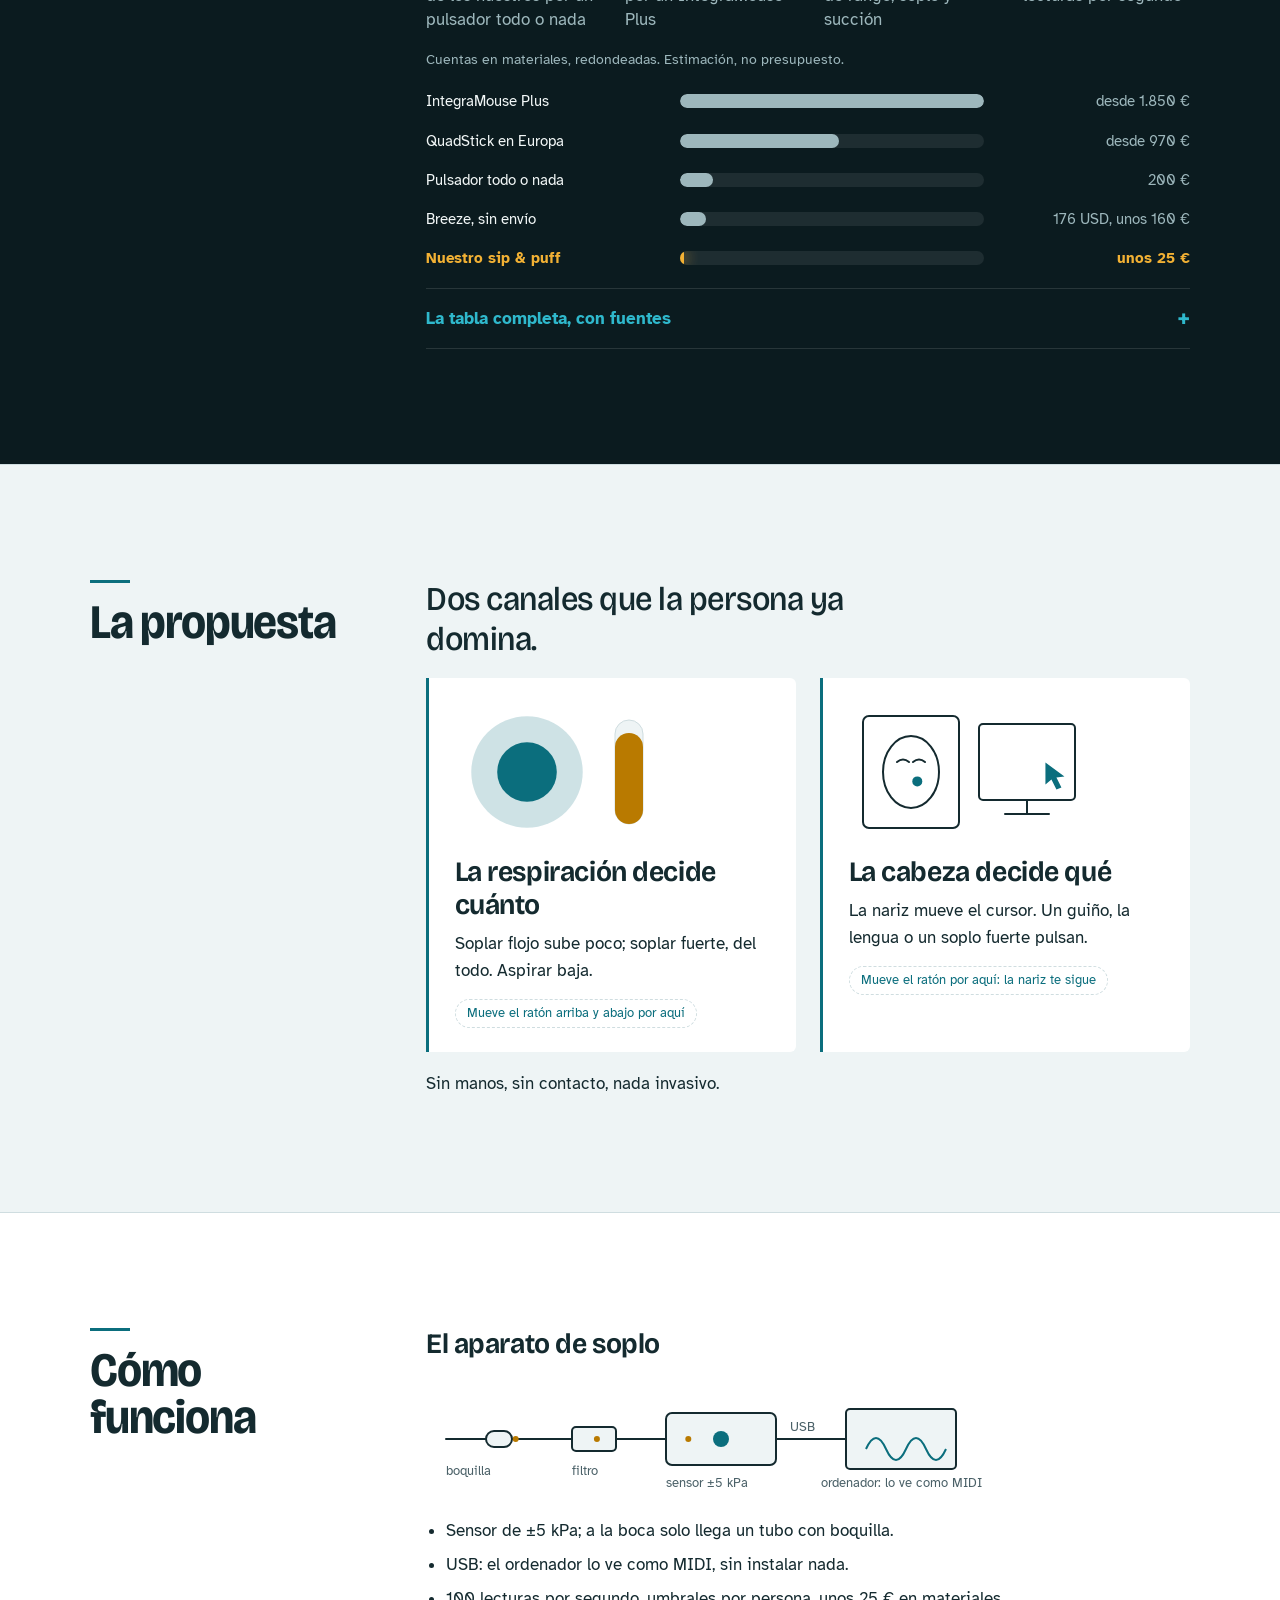
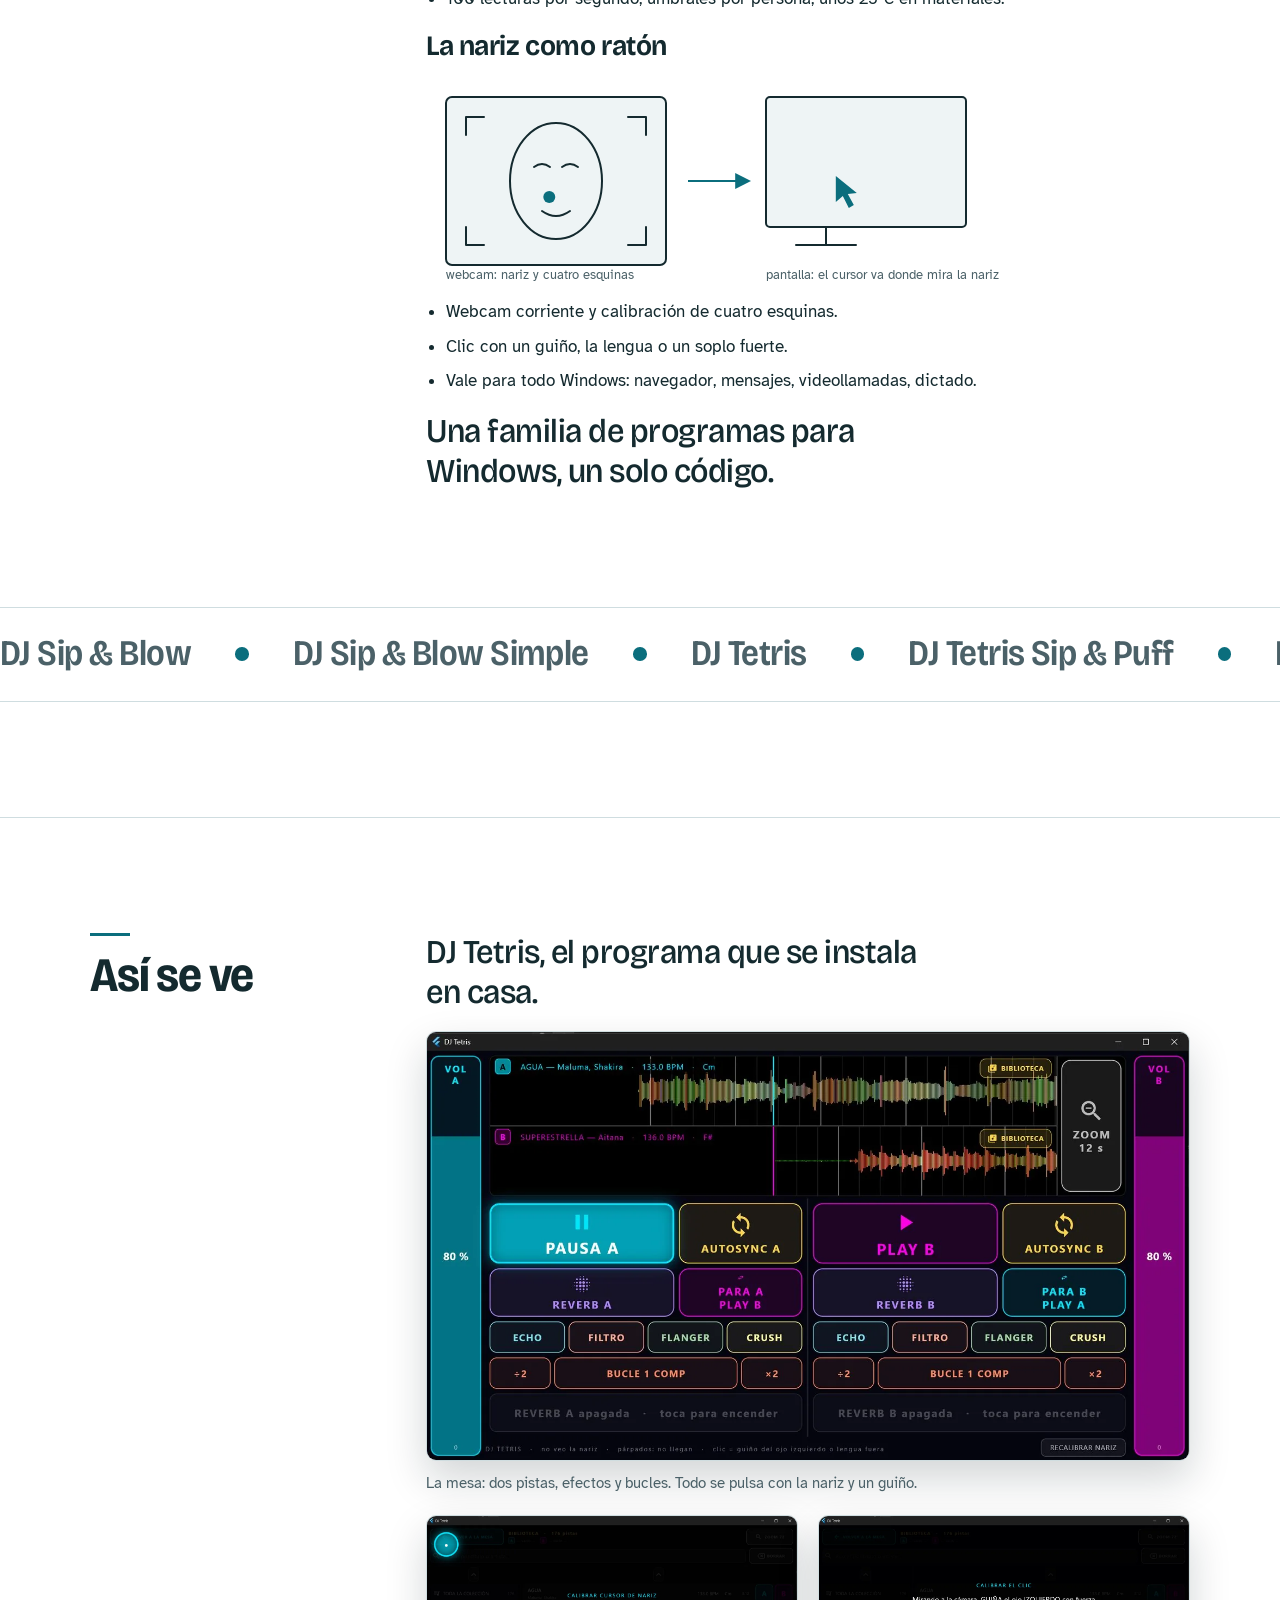
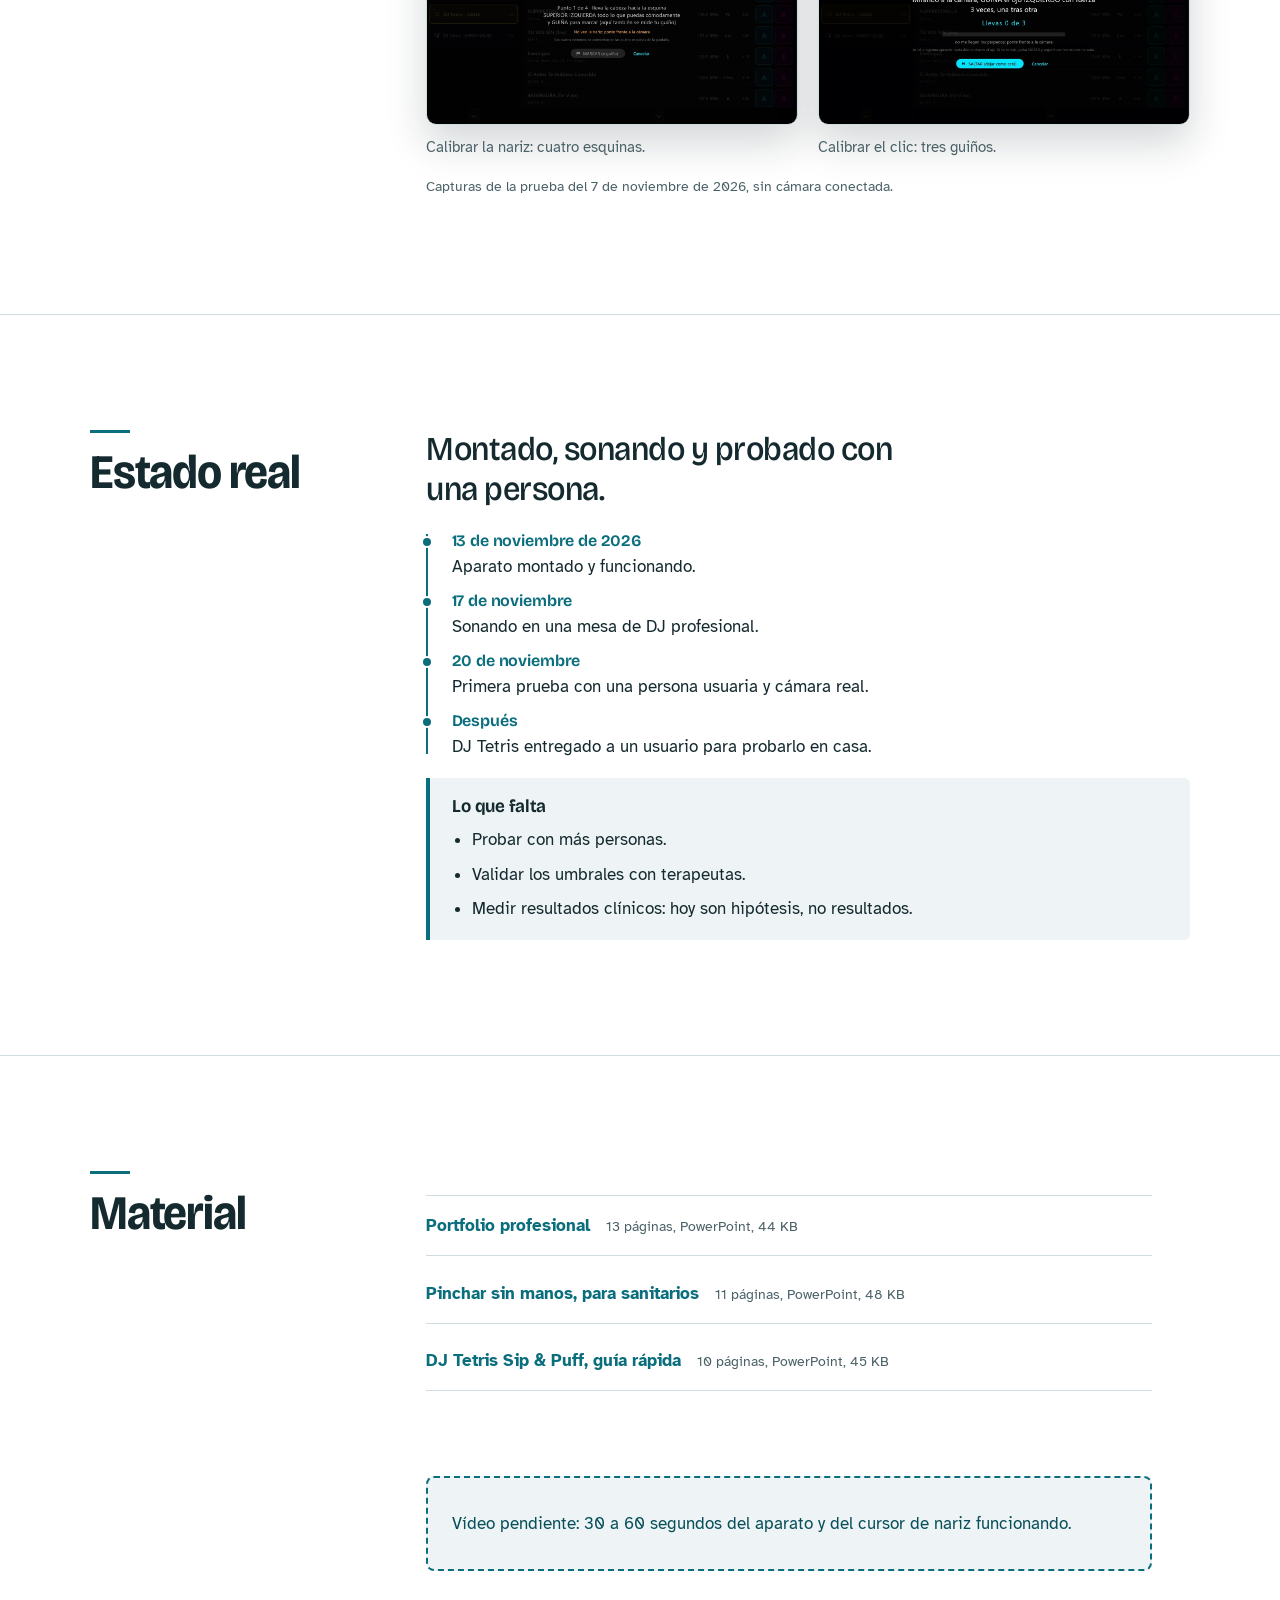
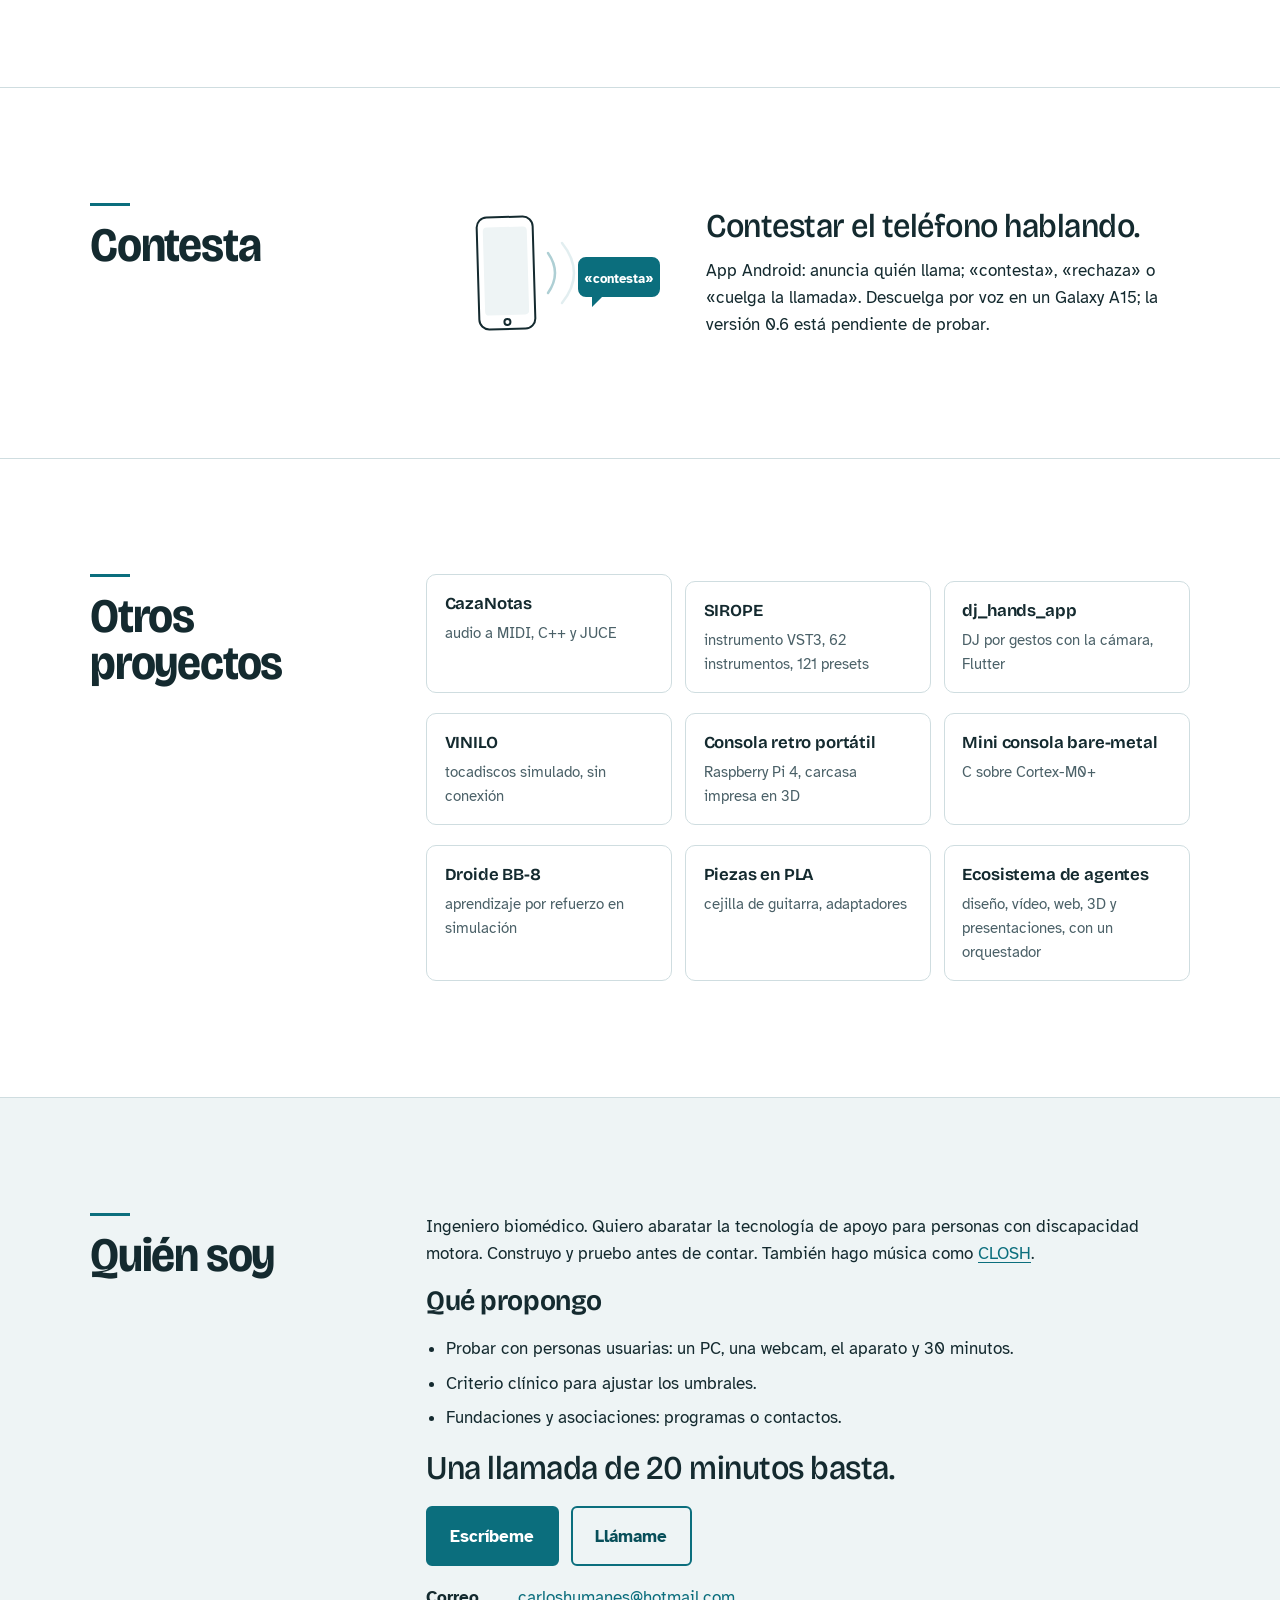
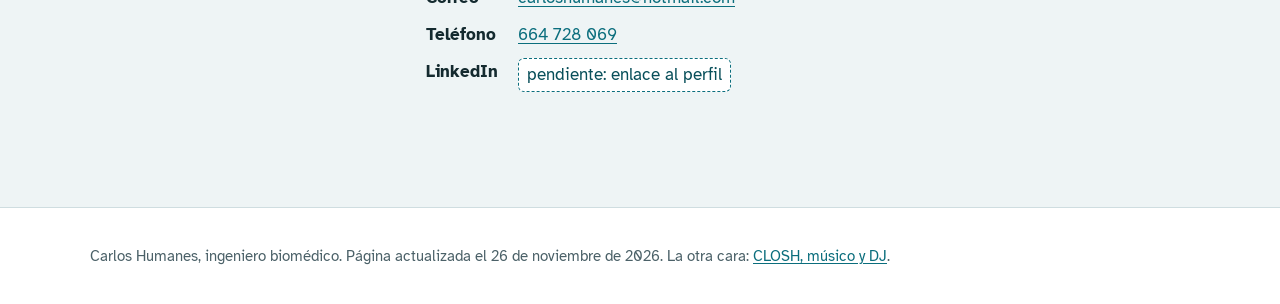
==== commit c075ba91: "Publicar 2026-11-27" ====
--- a/index.html
+++ b/index.html
@@ -4,7 +4,7 @@
   <meta charset="utf-8">
   <meta name="viewport" content="width=device-width, initial-scale=1">
   <title>Carlos Humanes, ingeniero biomédico. Pinchar sin manos: tecnología de apoyo de bajo coste</title>
-  <meta name="description" content="Tecnología de apoyo de bajo coste para personas con tetraplejia: soplo y succión proporcionales, la nariz como cursor y unos 15 € en materiales. Proyecto de Carlos Humanes, ingeniero biomédico.">
+  <meta name="description" content="Tecnología de apoyo de bajo coste para personas con tetraplejia: soplo y succión proporcionales, la nariz como cursor y unos 25 € en materiales. Proyecto de Carlos Humanes, ingeniero biomédico.">
   <meta name="theme-color" content="#0B1B1F">
   <meta name="color-scheme" content="light dark">
   <link rel="canonical" href="https://carloshumanes1.github.io/">
@@ -12,7 +12,7 @@
   <meta property="og:url" content="https://carloshumanes1.github.io/">
   <meta property="og:locale" content="es_ES">
   <meta property="og:title" content="Pinchar sin manos. Carlos Humanes, ingeniero biomédico">
-  <meta property="og:description" content="Tecnología de apoyo de bajo coste para personas con tetraplejia: un soplo que se mide, la nariz como cursor, unos 15 € en materiales.">
+  <meta property="og:description" content="Tecnología de apoyo de bajo coste para personas con tetraplejia: un soplo que se mide, la nariz como cursor, unos 25 € en materiales.">
   <meta property="og:image" content="https://carloshumanes1.github.io/material/og.png">
   <meta property="og:image:width" content="1200">
   <meta property="og:image:height" content="630">
@@ -80,7 +80,7 @@
       <div class="contenedor hero-grid">
         <div class="hero-texto">
           <h1 id="titulo" class="titular">Pinchar sin manos.</h1>
-          <p class="entrada">Una persona con tetraplejia controla la música y el ordenador con la respiración y la cabeza. Unos 15 € en materiales.</p>
+          <p class="entrada">Una persona con tetraplejia controla la música y el ordenador con la respiración y la cabeza. Unos 25 € en materiales.</p>
           <p class="firma">Carlos Humanes, ingeniero biomédico.</p>
           <div class="acciones">
             <a class="boton boton-claro" href="#como-funciona">Ver cómo funciona</a>
@@ -116,15 +116,15 @@
         <div class="cuerpo">
           <p class="destacado revela">Lo barato es un interruptor. Lo que mide de verdad es caro o no llega a España.</p>
 
-          <div class="matriz revela" role="img" aria-label="Con lo que cuesta un IntegraMouse Plus se montan 123 sip y puff de los nuestros">
+          <div class="matriz revela" role="img" aria-label="Con lo que cuesta un IntegraMouse Plus se montan 74 sip y puff de los nuestros">
             <div class="matriz-uno"><span class="matriz-bloque"></span><span class="matriz-txt">1 IntegraMouse Plus<br>desde 1.850 €</span></div>
             <div class="matriz-igual" aria-hidden="true">=</div>
-            <div class="matriz-muchos"><div class="matriz-puntos" id="matriz-puntos" data-n="123"></div><span class="matriz-txt">123 sip &amp; puff nuestros<br>unos 1.845 € en materiales</span></div>
+            <div class="matriz-muchos"><div class="matriz-puntos" id="matriz-puntos" data-n="74"></div><span class="matriz-txt">74 sip &amp; puff nuestros<br>unos 1.850 € en materiales</span></div>
           </div>
 
           <div class="cifras revela">
-            <div class="cifra cifra-ambar"><span class="cifra-num" data-contar="13">0</span><span class="cifra-txt">de los nuestros por un pulsador todo o nada</span></div>
-            <div class="cifra cifra-ambar"><span class="cifra-num" data-contar="123">0</span><span class="cifra-txt">por un IntegraMouse Plus</span></div>
+            <div class="cifra cifra-ambar"><span class="cifra-num" data-contar="8">0</span><span class="cifra-txt">de los nuestros por un pulsador todo o nada</span></div>
+            <div class="cifra cifra-ambar"><span class="cifra-num" data-contar="74">0</span><span class="cifra-txt">por un IntegraMouse Plus</span></div>
             <div class="cifra"><span class="cifra-num">±5<small>kPa</small></span><span class="cifra-txt">de rango, soplo y succión</span></div>
             <div class="cifra"><span class="cifra-num" data-contar="100">0</span><span class="cifra-txt">lecturas por segundo</span></div>
           </div>
@@ -135,7 +135,7 @@
             <div class="barra-fila" role="listitem"><span class="barra-nombre">QuadStick en Europa</span><span class="barra-pista"><span class="barra" style="--v: 52.4"></span></span><span class="barra-valor">desde 970 €</span></div>
             <div class="barra-fila" role="listitem"><span class="barra-nombre">Pulsador todo o nada</span><span class="barra-pista"><span class="barra" style="--v: 10.8"></span></span><span class="barra-valor">200 €</span></div>
             <div class="barra-fila" role="listitem"><span class="barra-nombre">Breeze, sin envío</span><span class="barra-pista"><span class="barra" style="--v: 8.6"></span></span><span class="barra-valor">176 USD, unos 160 €</span></div>
-            <div class="barra-fila nuestra" role="listitem"><span class="barra-nombre">Nuestro sip &amp; puff</span><span class="barra-pista"><span class="barra" style="--v: .8"></span></span><span class="barra-valor">unos 15 €</span></div>
+            <div class="barra-fila nuestra" role="listitem"><span class="barra-nombre">Nuestro sip &amp; puff</span><span class="barra-pista"><span class="barra" style="--v: 1.35"></span></span><span class="barra-valor">unos 25 €</span></div>
           </div>
 
           <details class="detalle revela">
@@ -150,7 +150,7 @@
                   <tr><td>Breeze (Origin Instruments)</td><td>Proporcional, ±4 kPa como ejes de joystick</td><td>176 USD de lista. Dos unidades puestas en España, estimación: 420 a 550 €</td><td>Estados Unidos, sin distribuidor en la Unión Europea</td></tr>
                   <tr><td>QuadStick</td><td>Mando bucal con cuatro sensores de soplo y succión</td><td>449 a 549 USD de lista. En revendedores europeos desde 970 €</td><td>Estados Unidos; revendedores en Francia y Bélgica</td></tr>
                   <tr><td>IntegraMouse Plus</td><td>Ratón de boca</td><td>1.850 a 2.420 €</td><td>Europa</td></tr>
-                  <tr class="nuestra"><td>Nuestro sip &amp; puff</td><td>Proporcional, ±5 kPa, soplo y succión, USB sin instalar nada</td><td>Unos 15 € en materiales</td><td>Se monta con componentes estándar</td></tr>
+                  <tr class="nuestra"><td>Nuestro sip &amp; puff</td><td>Proporcional, ±5 kPa, soplo y succión, USB sin instalar nada</td><td>Unos 25 € en materiales</td><td>Se monta con componentes estándar</td></tr>
                 </tbody>
               </table>
             </div>
@@ -229,7 +229,7 @@
           <ul class="revela">
             <li>Sensor de ±5 kPa; a la boca solo llega un tubo con boquilla.</li>
             <li>USB: el ordenador lo ve como MIDI, sin instalar nada.</li>
-            <li>100 lecturas por segundo, umbrales por persona, unos 15 € en materiales.</li>
+            <li>100 lecturas por segundo, umbrales por persona, unos 25 € en materiales.</li>
           </ul>
 
           <h3 class="revela">La nariz como ratón</h3>
--- a/css/styles.css
+++ b/css/styles.css
@@ -362,7 +362,7 @@
 .seccion-oscura tr.nuestra td:first-child { border-left-color: var(--hero-soplo); }
 .seccion-oscura :focus-visible { outline-color: var(--hero-acento); }
 
-/* Matriz: 1 aparato caro = 123 de los nuestros */
+/* Matriz: 1 aparato caro = 74 de los nuestros */
 .matriz { display: grid; grid-template-columns: 1fr; gap: 1.5rem; align-items: center; margin-top: 2rem; padding: 1.5rem; border: 1px solid var(--hero-linea); border-radius: 14px; background: rgba(255, 255, 255, .035); }
 .matriz > * { min-width: 0; }
 .matriz-uno, .matriz-muchos { display: grid; gap: .9rem; }
